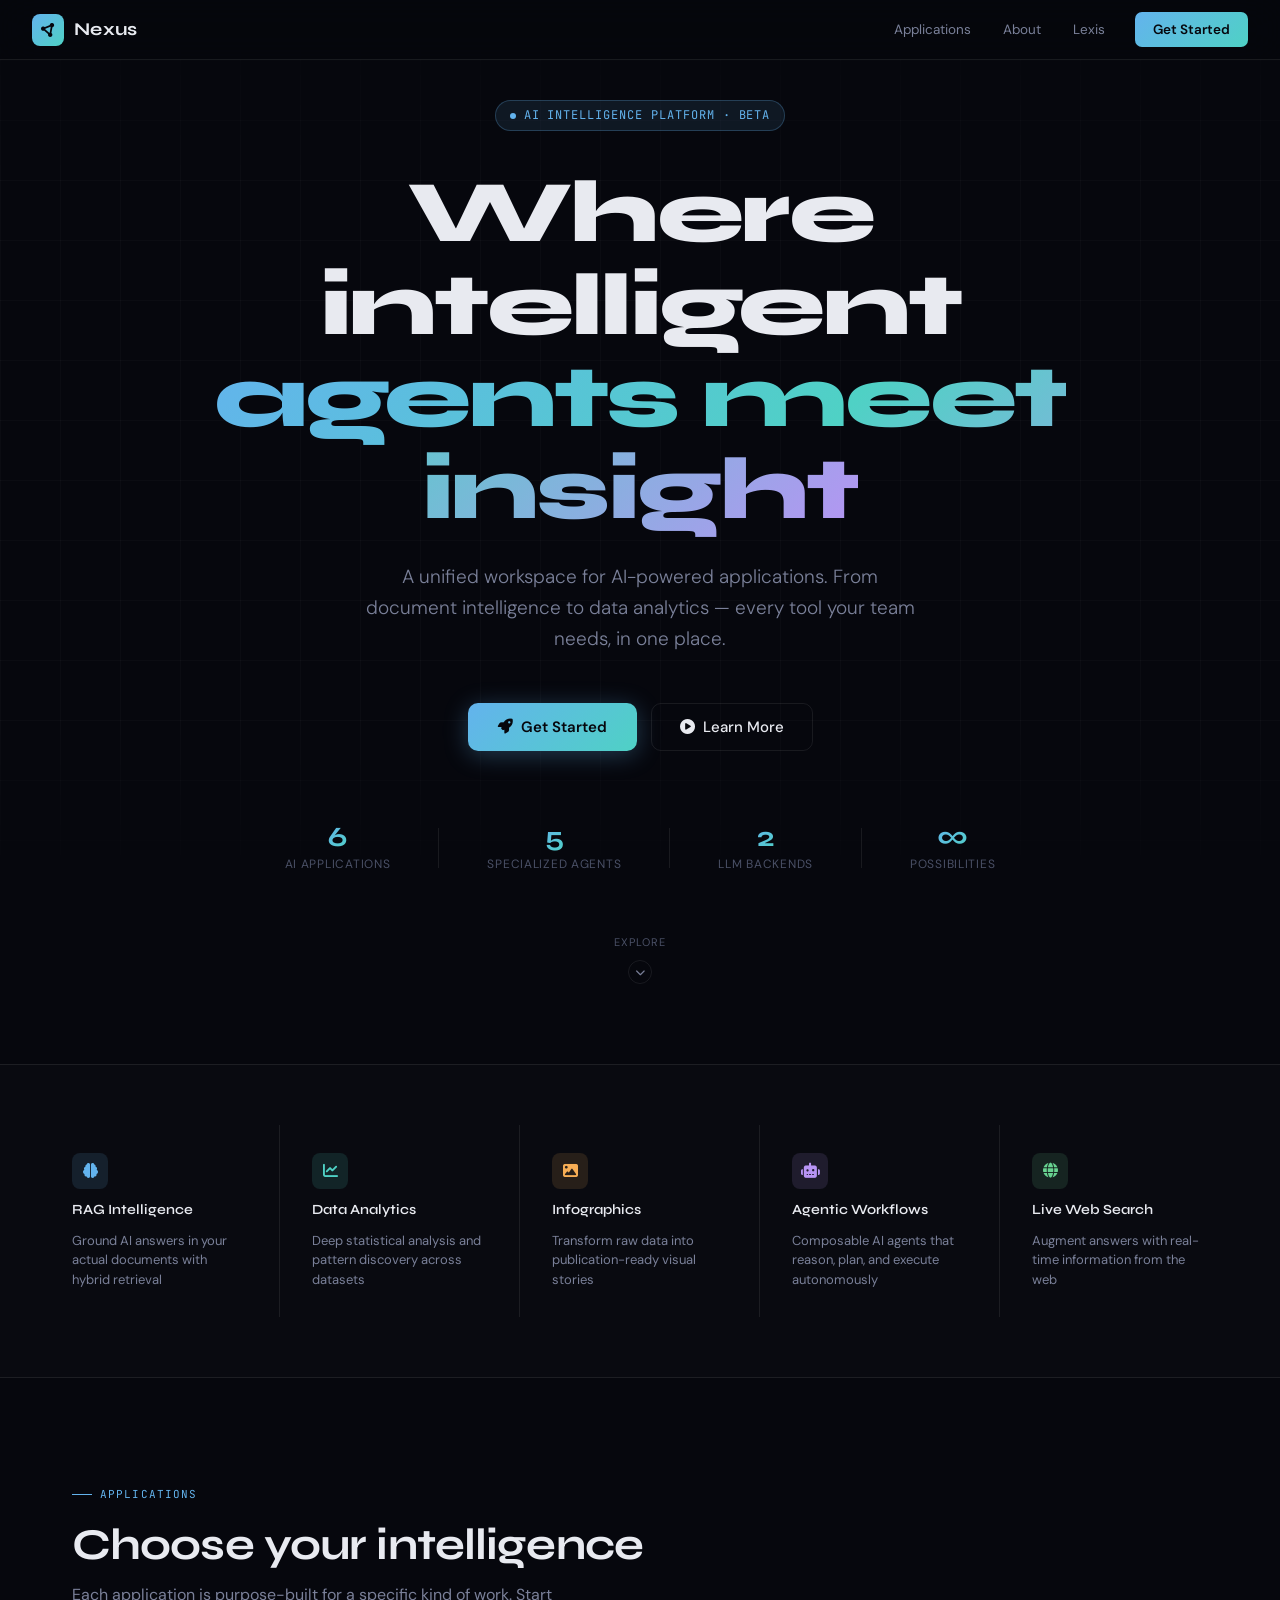
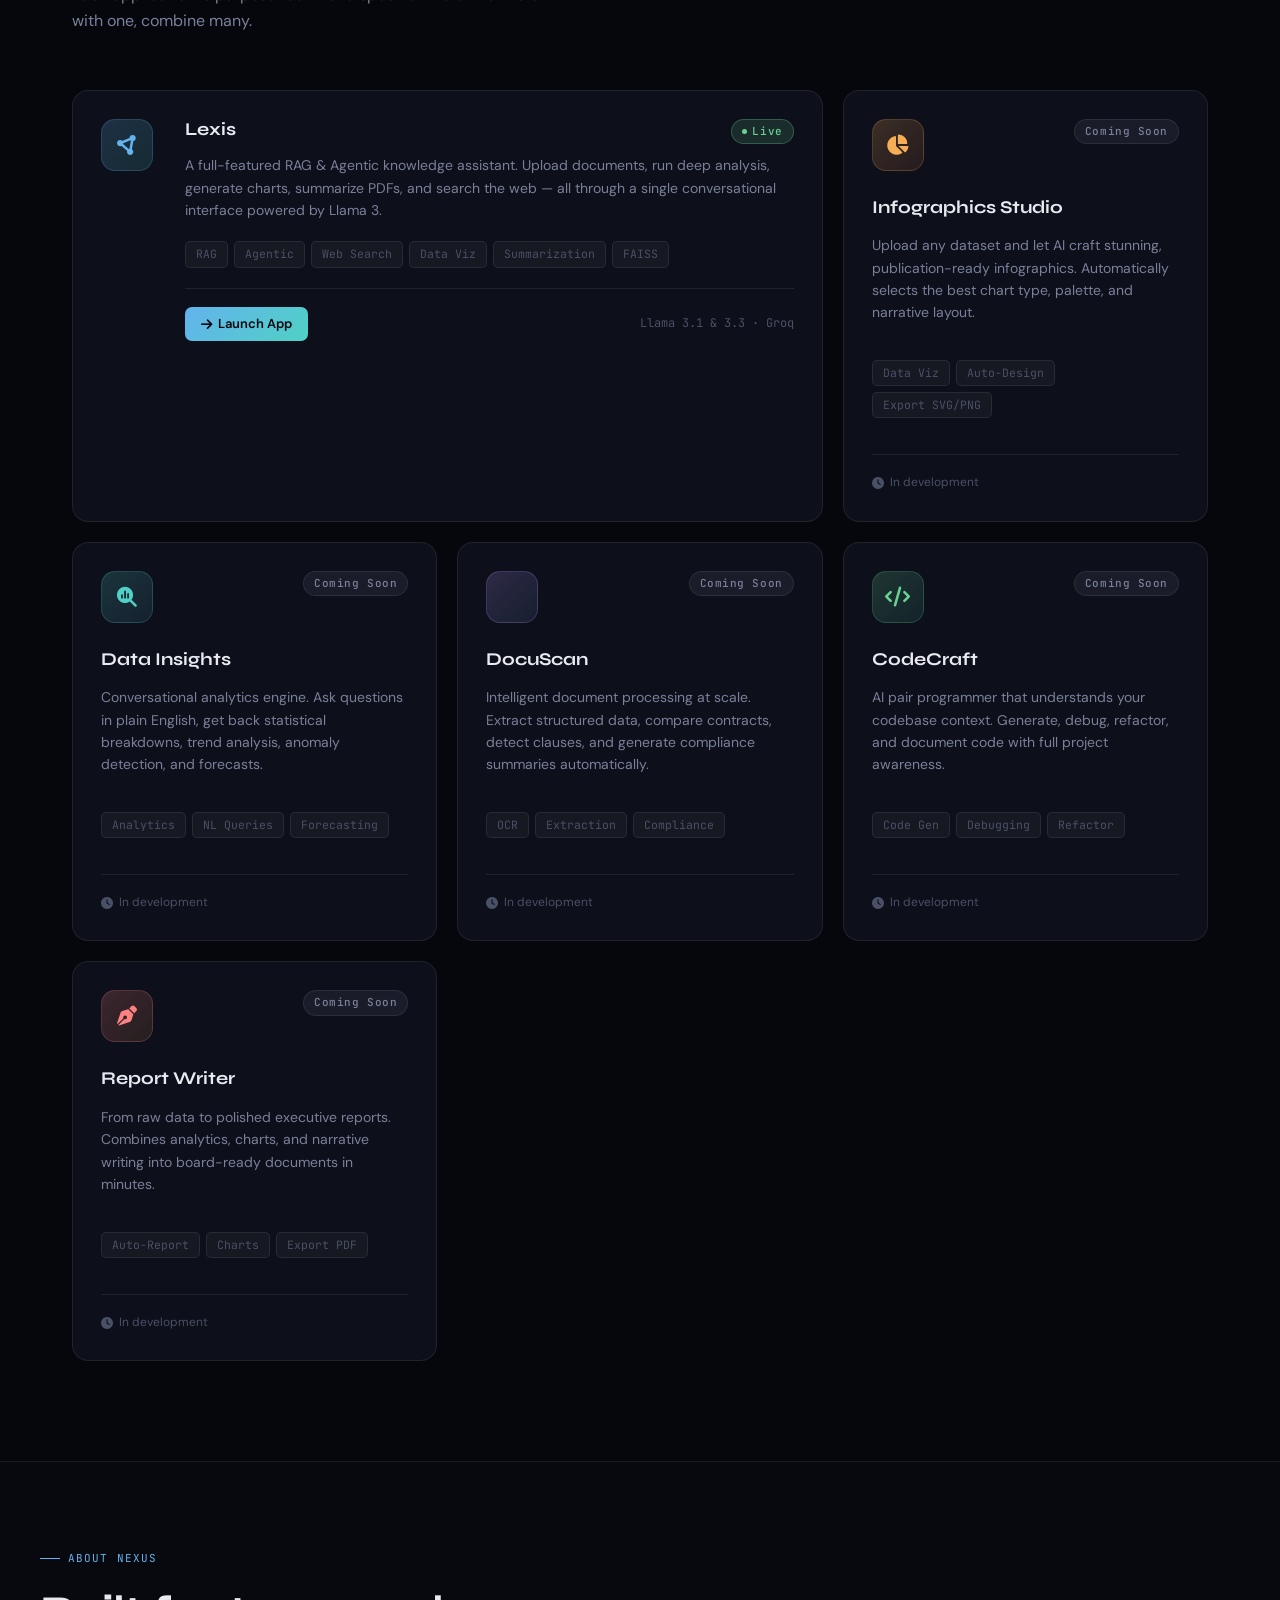
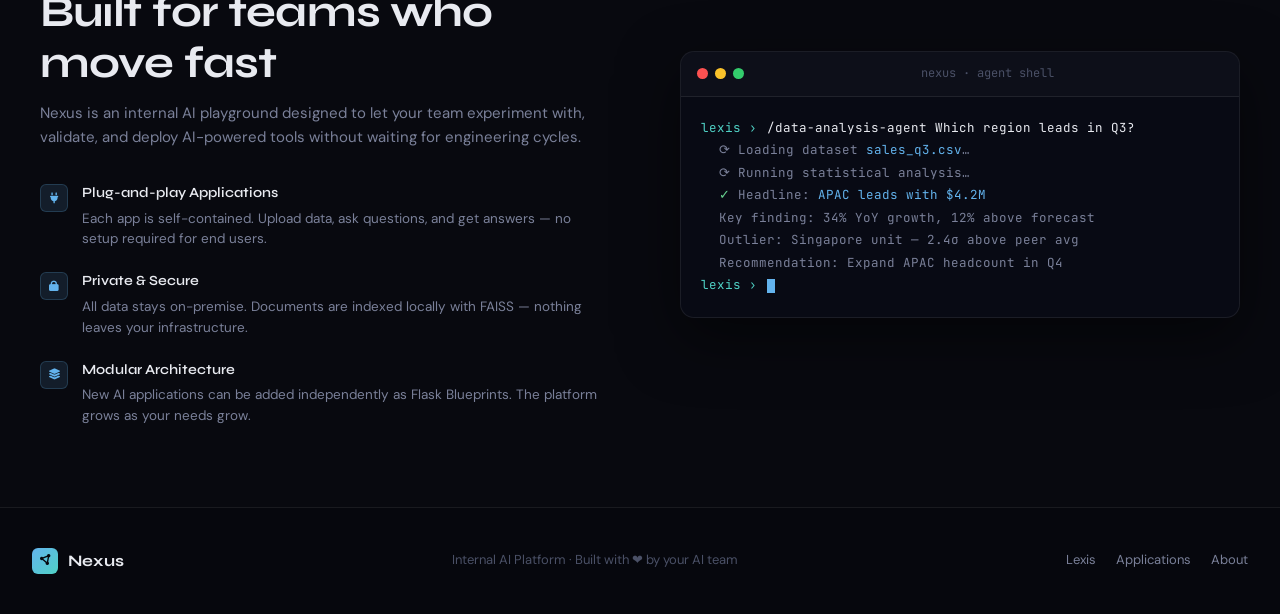
==== templates/home.html @ 0a8770cb "New UI layer" ====
<!DOCTYPE html>
<html lang="en">
<head>
  <meta charset="UTF-8" />
  <meta name="viewport" content="width=device-width, initial-scale=1.0" />
  <title>Nexus — AI Intelligence Platform</title>

  <link rel="preconnect" href="https://fonts.googleapis.com" />
  <link href="https://fonts.googleapis.com/css2?family=Syne:wght@400;600;700;800&family=DM+Sans:ital,opsz,wght@0,9..40,300;0,9..40,400;0,9..40,500;1,9..40,300&family=JetBrains+Mono:wght@400;500&display=swap" rel="stylesheet" />
  <link rel="stylesheet" href="https://cdnjs.cloudflare.com/ajax/libs/font-awesome/6.5.0/css/all.min.css" />

  <style>
    /* ── Reset & Root ── */
    *, *::before, *::after { box-sizing: border-box; margin: 0; padding: 0; }

    :root {
      --bg:        #06070d;
      --bg2:       #0d0f1a;
      --bg3:       #12152b;
      --surface:   rgba(255,255,255,0.04);
      --border:    rgba(255,255,255,0.08);
      --border-hi: rgba(99,179,237,0.35);
      --text:      #e8eaf0;
      --text-dim:  #7a8099;
      --text-xs:   #4a5066;
      --blue:      #63b3ed;
      --blue-dim:  #2a4a6b;
      --teal:      #4fd1c5;
      --amber:     #f6ad55;
      --green:     #68d391;
      --purple:    #b794f4;
      --red:       #fc8181;
      --glow-blue: rgba(99,179,237,0.15);
      --glow-teal: rgba(79,209,197,0.12);
      --font-display: 'Syne', sans-serif;
      --font-body:    'DM Sans', sans-serif;
      --font-mono:    'JetBrains Mono', monospace;
    }

    html { scroll-behavior: smooth; }

    body {
      background: var(--bg);
      color: var(--text);
      font-family: var(--font-body);
      font-size: 15px;
      line-height: 1.6;
      overflow-x: hidden;
    }

    /* ── Animated Background Canvas ── */
    .bg-canvas {
      position: fixed;
      inset: 0;
      z-index: 0;
      pointer-events: none;
      overflow: hidden;
    }

    .bg-orb {
      position: absolute;
      border-radius: 50%;
      filter: blur(90px);
      opacity: 0;
      animation: orbFloat 18s ease-in-out infinite;
    }

    .bg-orb-1 {
      width: 700px; height: 700px;
      background: radial-gradient(circle, rgba(99,179,237,0.18) 0%, transparent 70%);
      top: -200px; left: -100px;
      animation-delay: 0s; animation-duration: 20s;
    }
    .bg-orb-2 {
      width: 500px; height: 500px;
      background: radial-gradient(circle, rgba(79,209,197,0.14) 0%, transparent 70%);
      top: 30%; right: -100px;
      animation-delay: -7s; animation-duration: 17s;
    }
    .bg-orb-3 {
      width: 400px; height: 400px;
      background: radial-gradient(circle, rgba(183,148,244,0.12) 0%, transparent 70%);
      bottom: 10%; left: 20%;
      animation-delay: -12s; animation-duration: 22s;
    }
    .bg-orb-4 {
      width: 300px; height: 300px;
      background: radial-gradient(circle, rgba(246,173,85,0.08) 0%, transparent 70%);
      top: 60%; right: 30%;
      animation-delay: -4s; animation-duration: 15s;
    }

    @keyframes orbFloat {
      0%   { opacity: 0;    transform: translate(0, 0) scale(1); }
      15%  { opacity: 1; }
      50%  { transform: translate(40px, -60px) scale(1.1); }
      85%  { opacity: 1; }
      100% { opacity: 0;    transform: translate(0, 0) scale(1); }
    }

    /* Grid overlay */
    .bg-grid {
      position: fixed;
      inset: 0;
      z-index: 0;
      background-image:
        linear-gradient(rgba(255,255,255,0.025) 1px, transparent 1px),
        linear-gradient(90deg, rgba(255,255,255,0.025) 1px, transparent 1px);
      background-size: 60px 60px;
      mask-image: linear-gradient(to bottom, transparent 0%, black 20%, black 80%, transparent 100%);
      pointer-events: none;
    }

    /* ── Layout ── */
    .wrap {
      position: relative;
      z-index: 1;
    }

    /* ── Nav ── */
    nav {
      position: fixed;
      top: 0; left: 0; right: 0;
      z-index: 100;
      height: 60px;
      display: flex;
      align-items: center;
      padding: 0 32px;
      backdrop-filter: blur(20px);
      background: rgba(6,7,13,0.6);
      border-bottom: 1px solid var(--border);
      transition: background 0.3s;
    }

    .nav-logo {
      display: flex;
      align-items: center;
      gap: 10px;
      font-family: var(--font-display);
      font-weight: 700;
      font-size: 18px;
      letter-spacing: 0.02em;
      color: var(--text);
      text-decoration: none;
    }

    .nav-logo-icon {
      width: 32px; height: 32px;
      background: linear-gradient(135deg, var(--blue), var(--teal));
      border-radius: 8px;
      display: flex;
      align-items: center;
      justify-content: center;
      font-size: 14px;
      color: #06070d;
    }

    .nav-links {
      display: flex;
      align-items: center;
      gap: 4px;
      margin-left: auto;
    }

    .nav-link {
      padding: 6px 14px;
      border-radius: 6px;
      font-size: 13.5px;
      font-weight: 400;
      color: var(--text-dim);
      text-decoration: none;
      transition: color 0.2s, background 0.2s;
      cursor: pointer;
    }
    .nav-link:hover { color: var(--text); background: var(--surface); }

    .nav-cta {
      margin-left: 12px;
      padding: 7px 18px;
      border-radius: 7px;
      background: linear-gradient(135deg, var(--blue), var(--teal));
      color: #06070d;
      font-size: 13.5px;
      font-weight: 600;
      text-decoration: none;
      cursor: pointer;
      transition: opacity 0.2s, transform 0.15s;
    }
    .nav-cta:hover { opacity: 0.9; transform: translateY(-1px); }

    /* ── Hero ── */
    .hero {
      min-height: 100vh;
      display: flex;
      flex-direction: column;
      align-items: center;
      justify-content: center;
      text-align: center;
      padding: 100px 24px 80px;
    }

    .hero-eyebrow {
      display: inline-flex;
      align-items: center;
      gap: 8px;
      padding: 5px 14px;
      border-radius: 100px;
      background: rgba(99,179,237,0.1);
      border: 1px solid rgba(99,179,237,0.25);
      font-size: 12px;
      font-family: var(--font-mono);
      color: var(--blue);
      letter-spacing: 0.08em;
      text-transform: uppercase;
      margin-bottom: 36px;
      opacity: 0;
      transform: translateY(16px);
      animation: fadeUp 0.8s ease forwards 0.2s;
    }

    .hero-eyebrow-dot {
      width: 6px; height: 6px;
      border-radius: 50%;
      background: var(--blue);
      animation: pulse 2s ease-in-out infinite;
    }

    @keyframes pulse {
      0%, 100% { opacity: 1; transform: scale(1); }
      50%       { opacity: 0.5; transform: scale(0.7); }
    }

    .hero-heading {
      font-family: var(--font-display);
      font-size: clamp(48px, 8vw, 88px);
      font-weight: 800;
      line-height: 1.05;
      letter-spacing: -0.03em;
      max-width: 900px;
      margin-bottom: 24px;
      opacity: 0;
      transform: translateY(20px);
      animation: fadeUp 0.9s ease forwards 0.4s;
    }

    .hero-heading .grad {
      background: linear-gradient(135deg, var(--blue) 0%, var(--teal) 50%, var(--purple) 100%);
      -webkit-background-clip: text;
      background-clip: text;
      -webkit-text-fill-color: transparent;
    }

    .hero-sub {
      font-size: clamp(16px, 2vw, 19px);
      font-weight: 300;
      color: var(--text-dim);
      max-width: 560px;
      line-height: 1.65;
      margin-bottom: 48px;
      opacity: 0;
      transform: translateY(20px);
      animation: fadeUp 0.9s ease forwards 0.6s;
    }

    .hero-actions {
      display: flex;
      gap: 14px;
      justify-content: center;
      flex-wrap: wrap;
      opacity: 0;
      transform: translateY(20px);
      animation: fadeUp 0.9s ease forwards 0.8s;
    }

    .btn-primary {
      display: flex;
      align-items: center;
      gap: 8px;
      padding: 14px 30px;
      border-radius: 10px;
      background: linear-gradient(135deg, var(--blue) 0%, var(--teal) 100%);
      color: #06070d;
      font-family: var(--font-body);
      font-size: 15px;
      font-weight: 600;
      border: none;
      cursor: pointer;
      transition: transform 0.2s, box-shadow 0.2s;
      box-shadow: 0 4px 24px rgba(99,179,237,0.3);
    }
    .btn-primary:hover {
      transform: translateY(-2px);
      box-shadow: 0 8px 32px rgba(99,179,237,0.45);
    }
    .btn-primary:active { transform: translateY(0); }

    .btn-ghost {
      display: flex;
      align-items: center;
      gap: 8px;
      padding: 13px 28px;
      border-radius: 10px;
      background: transparent;
      color: var(--text);
      font-family: var(--font-body);
      font-size: 15px;
      font-weight: 500;
      border: 1px solid var(--border);
      cursor: pointer;
      transition: border-color 0.2s, background 0.2s;
    }
    .btn-ghost:hover {
      border-color: var(--border-hi);
      background: rgba(99,179,237,0.06);
    }

    @keyframes fadeUp {
      to { opacity: 1; transform: translateY(0); }
    }

    /* Stats row */
    .hero-stats {
      margin-top: 72px;
      display: flex;
      gap: 48px;
      justify-content: center;
      flex-wrap: wrap;
      opacity: 0;
      animation: fadeUp 0.9s ease forwards 1.1s;
    }

    .hero-stat {
      text-align: center;
    }

    .hero-stat-val {
      font-family: var(--font-display);
      font-size: 28px;
      font-weight: 700;
      color: var(--text);
      line-height: 1;
    }

    .hero-stat-val span {
      background: linear-gradient(135deg, var(--blue), var(--teal));
      -webkit-background-clip: text;
      background-clip: text;
      -webkit-text-fill-color: transparent;
    }

    .hero-stat-label {
      font-size: 12px;
      color: var(--text-xs);
      margin-top: 4px;
      letter-spacing: 0.06em;
      text-transform: uppercase;
    }

    .hero-stat-sep {
      width: 1px;
      height: 40px;
      background: var(--border);
      align-self: center;
    }

    /* Scroll indicator */
    .scroll-indicator {
      margin-top: 60px;
      display: flex;
      flex-direction: column;
      align-items: center;
      gap: 8px;
      opacity: 0;
      animation: fadeUp 1s ease forwards 1.4s;
      cursor: pointer;
    }

    .scroll-indicator span {
      font-size: 11px;
      color: var(--text-xs);
      letter-spacing: 0.1em;
      text-transform: uppercase;
    }

    .scroll-arrow {
      width: 24px; height: 24px;
      border: 1px solid var(--border);
      border-radius: 50%;
      display: flex;
      align-items: center;
      justify-content: center;
      font-size: 10px;
      color: var(--text-dim);
      animation: bounce 2.5s ease-in-out infinite;
    }

    @keyframes bounce {
      0%, 100% { transform: translateY(0); }
      50%       { transform: translateY(6px); }
    }

    /* ── Capabilities Strip ── */
    .capabilities {
      padding: 60px 32px;
      border-top: 1px solid var(--border);
      border-bottom: 1px solid var(--border);
      background: rgba(255,255,255,0.015);
    }

    .caps-inner {
      max-width: 1200px;
      margin: 0 auto;
      display: grid;
      grid-template-columns: repeat(auto-fit, minmax(200px, 1fr));
      gap: 0;
    }

    .cap-item {
      padding: 28px 32px;
      border-right: 1px solid var(--border);
      display: flex;
      flex-direction: column;
      gap: 10px;
    }
    .cap-item:last-child { border-right: none; }

    .cap-icon {
      width: 36px; height: 36px;
      border-radius: 8px;
      display: flex;
      align-items: center;
      justify-content: center;
      font-size: 15px;
    }
    .cap-icon.blue   { background: rgba(99,179,237,0.12); color: var(--blue); }
    .cap-icon.teal   { background: rgba(79,209,197,0.12);  color: var(--teal); }
    .cap-icon.amber  { background: rgba(246,173,85,0.12);  color: var(--amber); }
    .cap-icon.purple { background: rgba(183,148,244,0.12); color: var(--purple); }
    .cap-icon.green  { background: rgba(104,211,145,0.12); color: var(--green); }

    .cap-title {
      font-family: var(--font-display);
      font-size: 14px;
      font-weight: 600;
      color: var(--text);
    }

    .cap-desc {
      font-size: 13px;
      color: var(--text-dim);
      line-height: 1.5;
    }

    /* ── Apps Section ── */
    .apps-section {
      padding: 100px 32px;
      max-width: 1200px;
      margin: 0 auto;
    }

    .section-label {
      display: inline-flex;
      align-items: center;
      gap: 8px;
      font-family: var(--font-mono);
      font-size: 11px;
      color: var(--blue);
      letter-spacing: 0.1em;
      text-transform: uppercase;
      margin-bottom: 16px;
    }

    .section-label::before {
      content: '';
      width: 20px; height: 1px;
      background: var(--blue);
    }

    .section-heading {
      font-family: var(--font-display);
      font-size: clamp(30px, 4vw, 44px);
      font-weight: 700;
      letter-spacing: -0.02em;
      margin-bottom: 12px;
      line-height: 1.15;
    }

    .section-sub {
      font-size: 16px;
      color: var(--text-dim);
      margin-bottom: 56px;
      max-width: 500px;
    }

    .apps-grid {
      display: grid;
      grid-template-columns: repeat(auto-fill, minmax(340px, 1fr));
      gap: 20px;
    }

    /* App Card */
    .app-card {
      position: relative;
      border-radius: 16px;
      border: 1px solid var(--border);
      background: var(--bg2);
      padding: 28px;
      cursor: pointer;
      transition: border-color 0.25s, transform 0.2s, box-shadow 0.25s;
      overflow: hidden;
      text-decoration: none;
      display: flex;
      flex-direction: column;
      gap: 16px;
    }

    .app-card::before {
      content: '';
      position: absolute;
      inset: 0;
      border-radius: 16px;
      opacity: 0;
      transition: opacity 0.3s;
      pointer-events: none;
    }

    .app-card.live {
      cursor: pointer;
    }

    .app-card.live::before {
      background: radial-gradient(circle at 30% 30%, var(--glow-blue) 0%, transparent 65%);
    }

    .app-card:hover {
      border-color: var(--border-hi);
      transform: translateY(-3px);
      box-shadow: 0 12px 40px rgba(0,0,0,0.4);
    }

    .app-card.live:hover::before { opacity: 1; }

    .app-card.placeholder {
      cursor: default;
      opacity: 0.6;
    }
    .app-card.placeholder:hover {
      transform: none;
      box-shadow: none;
      border-color: var(--border);
    }

    /* Featured card spans 2 columns */
    .app-card.featured {
      grid-column: span 2;
      flex-direction: row;
      align-items: flex-start;
      gap: 32px;
    }

    @media (max-width: 768px) {
      .app-card.featured { grid-column: span 1; flex-direction: column; }
    }

    .app-card-icon-wrap {
      flex-shrink: 0;
    }

    .app-icon {
      width: 52px; height: 52px;
      border-radius: 14px;
      display: flex;
      align-items: center;
      justify-content: center;
      font-size: 20px;
      position: relative;
    }

    .app-icon.blue   { background: linear-gradient(135deg, rgba(99,179,237,0.2), rgba(79,209,197,0.15)); color: var(--blue); border: 1px solid rgba(99,179,237,0.2); }
    .app-icon.teal   { background: linear-gradient(135deg, rgba(79,209,197,0.2), rgba(99,179,237,0.1));  color: var(--teal); border: 1px solid rgba(79,209,197,0.2); }
    .app-icon.amber  { background: linear-gradient(135deg, rgba(246,173,85,0.2), rgba(252,129,74,0.1));  color: var(--amber); border: 1px solid rgba(246,173,85,0.2); }
    .app-icon.purple { background: linear-gradient(135deg, rgba(183,148,244,0.2), rgba(99,179,237,0.1)); color: var(--purple); border: 1px solid rgba(183,148,244,0.2); }
    .app-icon.green  { background: linear-gradient(135deg, rgba(104,211,145,0.2), rgba(79,209,197,0.1)); color: var(--green); border: 1px solid rgba(104,211,145,0.2); }
    .app-icon.red    { background: linear-gradient(135deg, rgba(252,129,129,0.2), rgba(246,173,85,0.1)); color: var(--red); border: 1px solid rgba(252,129,129,0.2); }

    .app-card-body { flex: 1; }

    .app-card-header {
      display: flex;
      align-items: flex-start;
      justify-content: space-between;
      margin-bottom: 10px;
    }

    .app-name {
      font-family: var(--font-display);
      font-size: 18px;
      font-weight: 700;
      color: var(--text);
      line-height: 1.2;
    }

    .app-badge {
      display: inline-flex;
      align-items: center;
      gap: 5px;
      padding: 3px 10px;
      border-radius: 100px;
      font-size: 11px;
      font-family: var(--font-mono);
      font-weight: 500;
      letter-spacing: 0.05em;
      flex-shrink: 0;
    }

    .app-badge.live-badge {
      background: rgba(104,211,145,0.15);
      color: var(--green);
      border: 1px solid rgba(104,211,145,0.3);
    }

    .app-badge.live-badge::before {
      content: '';
      width: 5px; height: 5px;
      border-radius: 50%;
      background: var(--green);
      animation: pulse 2s infinite;
    }

    .app-badge.soon-badge {
      background: rgba(122,128,153,0.12);
      color: var(--text-dim);
      border: 1px solid var(--border);
    }

    .app-desc {
      font-size: 14px;
      color: var(--text-dim);
      line-height: 1.6;
      margin-bottom: 20px;
    }

    .app-tags {
      display: flex;
      flex-wrap: wrap;
      gap: 6px;
    }

    .app-tag {
      padding: 3px 10px;
      border-radius: 5px;
      background: rgba(255,255,255,0.04);
      border: 1px solid var(--border);
      font-size: 11.5px;
      font-family: var(--font-mono);
      color: var(--text-xs);
    }

    .app-card-footer {
      margin-top: 20px;
      padding-top: 18px;
      border-top: 1px solid var(--border);
      display: flex;
      align-items: center;
      justify-content: space-between;
    }

    .app-launch-btn {
      display: inline-flex;
      align-items: center;
      gap: 6px;
      padding: 7px 16px;
      border-radius: 7px;
      background: linear-gradient(135deg, var(--blue), var(--teal));
      color: #06070d;
      font-size: 13px;
      font-weight: 600;
      border: none;
      cursor: pointer;
      transition: opacity 0.2s, transform 0.15s;
    }
    .app-launch-btn:hover { opacity: 0.9; transform: translateY(-1px); }

    .app-card-meta {
      font-size: 12px;
      color: var(--text-xs);
      font-family: var(--font-mono);
    }

    /* Coming soon overlay */
    .coming-soon-info {
      display: inline-flex;
      align-items: center;
      gap: 6px;
      font-size: 12px;
      color: var(--text-xs);
    }

    /* ── Feature Highlight Section ── */
    .feature-section {
      padding: 80px 32px;
      border-top: 1px solid var(--border);
      background: rgba(255,255,255,0.012);
    }

    .feature-inner {
      max-width: 1200px;
      margin: 0 auto;
      display: grid;
      grid-template-columns: 1fr 1fr;
      gap: 80px;
      align-items: center;
    }

    @media (max-width: 900px) {
      .feature-inner { grid-template-columns: 1fr; gap: 40px; }
    }

    .feature-text .section-label { margin-bottom: 20px; }

    .feature-list {
      margin-top: 32px;
      display: flex;
      flex-direction: column;
      gap: 20px;
    }

    .feature-item {
      display: flex;
      gap: 14px;
    }

    .feature-item-icon {
      width: 28px; height: 28px;
      border-radius: 6px;
      background: rgba(99,179,237,0.12);
      border: 1px solid rgba(99,179,237,0.2);
      display: flex;
      align-items: center;
      justify-content: center;
      font-size: 11px;
      color: var(--blue);
      flex-shrink: 0;
      margin-top: 2px;
    }

    .feature-item-title {
      font-family: var(--font-display);
      font-size: 14px;
      font-weight: 600;
      color: var(--text);
      margin-bottom: 4px;
    }

    .feature-item-desc {
      font-size: 13.5px;
      color: var(--text-dim);
      line-height: 1.55;
    }

    /* Mock terminal */
    .mock-terminal {
      border-radius: 14px;
      border: 1px solid var(--border);
      background: #080a14;
      overflow: hidden;
      box-shadow: 0 20px 60px rgba(0,0,0,0.5);
    }

    .mock-terminal-bar {
      display: flex;
      align-items: center;
      gap: 7px;
      padding: 12px 16px;
      border-bottom: 1px solid var(--border);
      background: rgba(255,255,255,0.02);
    }

    .mock-dot { width: 11px; height: 11px; border-radius: 50%; }
    .mock-dot.r { background: #fc5151; }
    .mock-dot.y { background: #fac22a; }
    .mock-dot.g { background: #33cc6c; }

    .mock-title {
      margin-left: auto;
      margin-right: auto;
      font-size: 12px;
      font-family: var(--font-mono);
      color: var(--text-xs);
    }

    .mock-body {
      padding: 20px;
      font-family: var(--font-mono);
      font-size: 12.5px;
      line-height: 1.8;
    }

    .mock-line { display: flex; gap: 10px; }
    .mock-prompt { color: var(--teal); }
    .mock-cmd { color: var(--text); }
    .mock-out { color: var(--text-dim); padding-left: 18px; }
    .mock-hi  { color: var(--blue); }
    .mock-ok  { color: var(--green); }
    .mock-cursor {
      display: inline-block;
      width: 8px; height: 14px;
      background: var(--blue);
      vertical-align: middle;
      animation: blink 1.2s step-end infinite;
    }
    @keyframes blink { 0%, 100% { opacity: 1; } 50% { opacity: 0; } }

    /* ── Footer ── */
    footer {
      border-top: 1px solid var(--border);
      padding: 40px 32px;
      display: flex;
      align-items: center;
      justify-content: space-between;
      gap: 20px;
      flex-wrap: wrap;
    }

    .footer-logo {
      display: flex;
      align-items: center;
      gap: 10px;
      font-family: var(--font-display);
      font-weight: 700;
      font-size: 16px;
      color: var(--text);
    }

    .footer-copy {
      font-size: 13px;
      color: var(--text-xs);
    }

    .footer-links {
      display: flex;
      gap: 20px;
    }

    .footer-links a {
      font-size: 13px;
      color: var(--text-dim);
      text-decoration: none;
      transition: color 0.2s;
    }
    .footer-links a:hover { color: var(--text); }

    /* ── Scroll Reveal ── */
    .reveal {
      opacity: 0;
      transform: translateY(24px);
      transition: opacity 0.7s ease, transform 0.7s ease;
    }
    .reveal.visible {
      opacity: 1;
      transform: translateY(0);
    }

    /* Stagger children */
    .stagger .reveal:nth-child(1) { transition-delay: 0ms; }
    .stagger .reveal:nth-child(2) { transition-delay: 80ms; }
    .stagger .reveal:nth-child(3) { transition-delay: 160ms; }
    .stagger .reveal:nth-child(4) { transition-delay: 240ms; }
    .stagger .reveal:nth-child(5) { transition-delay: 320ms; }
    .stagger .reveal:nth-child(6) { transition-delay: 400ms; }
  </style>
</head>
<body>

<!-- Ambient background -->
<div class="bg-canvas">
  <div class="bg-orb bg-orb-1"></div>
  <div class="bg-orb bg-orb-2"></div>
  <div class="bg-orb bg-orb-3"></div>
  <div class="bg-orb bg-orb-4"></div>
</div>
<div class="bg-grid"></div>

<div class="wrap">

  <!-- ═══ NAV ═══ -->
  <nav>
    <a class="nav-logo" href="/">
      <div class="nav-logo-icon"><i class="fas fa-circle-nodes"></i></div>
      Nexus
    </a>
    <div class="nav-links">
      <a class="nav-link" onclick="scrollToSection('apps')">Applications</a>
      <a class="nav-link" onclick="scrollToSection('about')">About</a>
      <a class="nav-link" href="/lexis">Lexis</a>
      <a class="nav-cta" onclick="scrollToSection('apps')">Get Started</a>
    </div>
  </nav>

  <!-- ═══ HERO ═══ -->
  <section class="hero" id="hero">
    <div class="hero-eyebrow">
      <div class="hero-eyebrow-dot"></div>
      AI Intelligence Platform · Beta
    </div>

    <h1 class="hero-heading">
      Where intelligent<br/><span class="grad">agents meet insight</span>
    </h1>

    <p class="hero-sub">
      A unified workspace for AI-powered applications. From document intelligence
      to data analytics — every tool your team needs, in one place.
    </p>

    <div class="hero-actions">
      <button class="btn-primary" onclick="scrollToSection('apps')">
        <i class="fas fa-rocket"></i>
        Get Started
      </button>
      <button class="btn-ghost" onclick="scrollToSection('about')">
        <i class="fas fa-play-circle"></i>
        Learn More
      </button>
    </div>

    <div class="hero-stats">
      <div class="hero-stat">
        <div class="hero-stat-val"><span>6</span></div>
        <div class="hero-stat-label">AI Applications</div>
      </div>
      <div class="hero-stat-sep"></div>
      <div class="hero-stat">
        <div class="hero-stat-val"><span>5</span></div>
        <div class="hero-stat-label">Specialized Agents</div>
      </div>
      <div class="hero-stat-sep"></div>
      <div class="hero-stat">
        <div class="hero-stat-val"><span>2</span></div>
        <div class="hero-stat-label">LLM Backends</div>
      </div>
      <div class="hero-stat-sep"></div>
      <div class="hero-stat">
        <div class="hero-stat-val"><span>∞</span></div>
        <div class="hero-stat-label">Possibilities</div>
      </div>
    </div>

    <div class="scroll-indicator" onclick="scrollToSection('caps')">
      <span>Explore</span>
      <div class="scroll-arrow"><i class="fas fa-chevron-down"></i></div>
    </div>
  </section>

  <!-- ═══ CAPABILITIES STRIP ═══ -->
  <div class="capabilities" id="caps">
    <div class="caps-inner">
      <div class="cap-item">
        <div class="cap-icon blue"><i class="fas fa-brain"></i></div>
        <div class="cap-title">RAG Intelligence</div>
        <div class="cap-desc">Ground AI answers in your actual documents with hybrid retrieval</div>
      </div>
      <div class="cap-item">
        <div class="cap-icon teal"><i class="fas fa-chart-line"></i></div>
        <div class="cap-title">Data Analytics</div>
        <div class="cap-desc">Deep statistical analysis and pattern discovery across datasets</div>
      </div>
      <div class="cap-item">
        <div class="cap-icon amber"><i class="fas fa-image"></i></div>
        <div class="cap-title">Infographics</div>
        <div class="cap-desc">Transform raw data into publication-ready visual stories</div>
      </div>
      <div class="cap-item">
        <div class="cap-icon purple"><i class="fas fa-robot"></i></div>
        <div class="cap-title">Agentic Workflows</div>
        <div class="cap-desc">Composable AI agents that reason, plan, and execute autonomously</div>
      </div>
      <div class="cap-item">
        <div class="cap-icon green"><i class="fas fa-globe"></i></div>
        <div class="cap-title">Live Web Search</div>
        <div class="cap-desc">Augment answers with real-time information from the web</div>
      </div>
    </div>
  </div>

  <!-- ═══ APPS SECTION ═══ -->
  <section class="apps-section" id="apps">
    <div class="reveal">
      <div class="section-label">Applications</div>
      <h2 class="section-heading">Choose your intelligence</h2>
      <p class="section-sub">Each application is purpose-built for a specific kind of work. Start with one, combine many.</p>
    </div>

    <div class="apps-grid stagger">

      <!-- LEXIS — Featured / Live -->
      <a class="app-card live featured reveal" href="/lexis">
        <div class="app-card-icon-wrap">
          <div class="app-icon blue"><i class="fas fa-circle-nodes"></i></div>
        </div>
        <div class="app-card-body">
          <div class="app-card-header">
            <div class="app-name">Lexis</div>
            <span class="app-badge live-badge">Live</span>
          </div>
          <p class="app-desc">
            A full-featured RAG & Agentic knowledge assistant. Upload documents,
            run deep analysis, generate charts, summarize PDFs, and search the web —
            all through a single conversational interface powered by Llama 3.
          </p>
          <div class="app-tags">
            <span class="app-tag">RAG</span>
            <span class="app-tag">Agentic</span>
            <span class="app-tag">Web Search</span>
            <span class="app-tag">Data Viz</span>
            <span class="app-tag">Summarization</span>
            <span class="app-tag">FAISS</span>
          </div>
          <div class="app-card-footer">
            <span class="app-launch-btn"><i class="fas fa-arrow-right"></i> Launch App</span>
            <span class="app-card-meta">Llama 3.1 & 3.3 · Groq</span>
          </div>
        </div>
      </a>

      <!-- INFOGRAPHICS — Placeholder -->
      <div class="app-card placeholder reveal">
        <div class="app-card-header">
          <div class="app-icon amber"><i class="fas fa-chart-pie"></i></div>
          <span class="app-badge soon-badge">Coming Soon</span>
        </div>
        <div class="app-name">Infographics Studio</div>
        <p class="app-desc">
          Upload any dataset and let AI craft stunning, publication-ready infographics.
          Automatically selects the best chart type, palette, and narrative layout.
        </p>
        <div class="app-tags">
          <span class="app-tag">Data Viz</span>
          <span class="app-tag">Auto-Design</span>
          <span class="app-tag">Export SVG/PNG</span>
        </div>
        <div class="app-card-footer">
          <span class="coming-soon-info"><i class="fas fa-clock"></i> In development</span>
        </div>
      </div>

      <!-- DATA INSIGHTS — Placeholder -->
      <div class="app-card placeholder reveal">
        <div class="app-card-header">
          <div class="app-icon teal"><i class="fas fa-magnifying-glass-chart"></i></div>
          <span class="app-badge soon-badge">Coming Soon</span>
        </div>
        <div class="app-name">Data Insights</div>
        <p class="app-desc">
          Conversational analytics engine. Ask questions in plain English, get back
          statistical breakdowns, trend analysis, anomaly detection, and forecasts.
        </p>
        <div class="app-tags">
          <span class="app-tag">Analytics</span>
          <span class="app-tag">NL Queries</span>
          <span class="app-tag">Forecasting</span>
        </div>
        <div class="app-card-footer">
          <span class="coming-soon-info"><i class="fas fa-clock"></i> In development</span>
        </div>
      </div>

      <!-- DOCUMENT SCANNER — Placeholder -->
      <div class="app-card placeholder reveal">
        <div class="app-card-header">
          <div class="app-icon purple"><i class="fas fa-file-magnifying-glass"></i></div>
          <span class="app-badge soon-badge">Coming Soon</span>
        </div>
        <div class="app-name">DocuScan</div>
        <p class="app-desc">
          Intelligent document processing at scale. Extract structured data, compare
          contracts, detect clauses, and generate compliance summaries automatically.
        </p>
        <div class="app-tags">
          <span class="app-tag">OCR</span>
          <span class="app-tag">Extraction</span>
          <span class="app-tag">Compliance</span>
        </div>
        <div class="app-card-footer">
          <span class="coming-soon-info"><i class="fas fa-clock"></i> In development</span>
        </div>
      </div>

      <!-- CODE CRAFT — Placeholder -->
      <div class="app-card placeholder reveal">
        <div class="app-card-header">
          <div class="app-icon green"><i class="fas fa-code"></i></div>
          <span class="app-badge soon-badge">Coming Soon</span>
        </div>
        <div class="app-name">CodeCraft</div>
        <p class="app-desc">
          AI pair programmer that understands your codebase context. Generate,
          debug, refactor, and document code with full project awareness.
        </p>
        <div class="app-tags">
          <span class="app-tag">Code Gen</span>
          <span class="app-tag">Debugging</span>
          <span class="app-tag">Refactor</span>
        </div>
        <div class="app-card-footer">
          <span class="coming-soon-info"><i class="fas fa-clock"></i> In development</span>
        </div>
      </div>

      <!-- REPORT WRITER — Placeholder -->
      <div class="app-card placeholder reveal">
        <div class="app-card-header">
          <div class="app-icon red"><i class="fas fa-pen-nib"></i></div>
          <span class="app-badge soon-badge">Coming Soon</span>
        </div>
        <div class="app-name">Report Writer</div>
        <p class="app-desc">
          From raw data to polished executive reports. Combines analytics, charts,
          and narrative writing into board-ready documents in minutes.
        </p>
        <div class="app-tags">
          <span class="app-tag">Auto-Report</span>
          <span class="app-tag">Charts</span>
          <span class="app-tag">Export PDF</span>
        </div>
        <div class="app-card-footer">
          <span class="coming-soon-info"><i class="fas fa-clock"></i> In development</span>
        </div>
      </div>

    </div>
  </section>

  <!-- ═══ ABOUT / FEATURE SECTION ═══ -->
  <section class="feature-section" id="about">
    <div class="feature-inner">
      <div class="feature-text reveal">
        <div class="section-label">About Nexus</div>
        <h2 class="section-heading">Built for teams who move fast</h2>
        <p style="font-size:15px; color:var(--text-dim); margin-top:12px; line-height:1.65">
          Nexus is an internal AI playground designed to let your team experiment with,
          validate, and deploy AI-powered tools without waiting for engineering cycles.
        </p>
        <div class="feature-list">
          <div class="feature-item">
            <div class="feature-item-icon"><i class="fas fa-plug"></i></div>
            <div>
              <div class="feature-item-title">Plug-and-play Applications</div>
              <div class="feature-item-desc">Each app is self-contained. Upload data, ask questions, and get answers — no setup required for end users.</div>
            </div>
          </div>
          <div class="feature-item">
            <div class="feature-item-icon"><i class="fas fa-lock"></i></div>
            <div>
              <div class="feature-item-title">Private & Secure</div>
              <div class="feature-item-desc">All data stays on-premise. Documents are indexed locally with FAISS — nothing leaves your infrastructure.</div>
            </div>
          </div>
          <div class="feature-item">
            <div class="feature-item-icon"><i class="fas fa-layer-group"></i></div>
            <div>
              <div class="feature-item-title">Modular Architecture</div>
              <div class="feature-item-desc">New AI applications can be added independently as Flask Blueprints. The platform grows as your needs grow.</div>
            </div>
          </div>
        </div>
      </div>

      <!-- Mock Terminal -->
      <div class="mock-terminal reveal">
        <div class="mock-terminal-bar">
          <div class="mock-dot r"></div>
          <div class="mock-dot y"></div>
          <div class="mock-dot g"></div>
          <span class="mock-title">nexus · agent shell</span>
        </div>
        <div class="mock-body">
          <div class="mock-line">
            <span class="mock-prompt">lexis ›</span>
            <span class="mock-cmd">/data-analysis-agent Which region leads in Q3?</span>
          </div>
          <div class="mock-out">⟳ Loading dataset <span class="mock-hi">sales_q3.csv</span>…</div>
          <div class="mock-out">⟳ Running statistical analysis…</div>
          <div class="mock-out"></div>
          <div class="mock-out"><span class="mock-ok">✓</span> Headline: <span class="mock-hi">APAC leads with $4.2M</span></div>
          <div class="mock-out">  Key finding: 34% YoY growth, 12% above forecast</div>
          <div class="mock-out">  Outlier: Singapore unit — 2.4σ above peer avg</div>
          <div class="mock-out">  Recommendation: Expand APAC headcount in Q4</div>
          <div class="mock-out"></div>
          <div class="mock-line">
            <span class="mock-prompt">lexis ›</span>
            <span class="mock-cmd"><span class="mock-cursor"></span></span>
          </div>
        </div>
      </div>
    </div>
  </section>

  <!-- ═══ FOOTER ═══ -->
  <footer>
    <div class="footer-logo">
      <div class="nav-logo-icon" style="width:26px;height:26px;font-size:11px;border-radius:6px;background:linear-gradient(135deg,#63b3ed,#4fd1c5);display:flex;align-items:center;justify-content:center;color:#06070d">
        <i class="fas fa-circle-nodes"></i>
      </div>
      Nexus
    </div>
    <span class="footer-copy">Internal AI Platform · Built with ❤ by your AI team</span>
    <div class="footer-links">
      <a href="/lexis">Lexis</a>
      <a href="#apps">Applications</a>
      <a href="#about">About</a>
    </div>
  </footer>

</div><!-- /wrap -->

<script>
  /* ── Scroll to section ── */
  function scrollToSection(id) {
    const el = document.getElementById(id);
    if (el) el.scrollIntoView({ behavior: 'smooth', block: 'start' });
  }

  /* ── Scroll reveal ── */
  const observer = new IntersectionObserver((entries) => {
    entries.forEach(entry => {
      if (entry.isIntersecting) {
        entry.target.classList.add('visible');
      }
    });
  }, { threshold: 0.12 });

  document.querySelectorAll('.reveal').forEach(el => observer.observe(el));

  /* ── Nav background on scroll ── */
  const nav = document.querySelector('nav');
  window.addEventListener('scroll', () => {
    if (window.scrollY > 40) {
      nav.style.background = 'rgba(6,7,13,0.92)';
    } else {
      nav.style.background = 'rgba(6,7,13,0.6)';
    }
  });
</script>

</body>
</html>
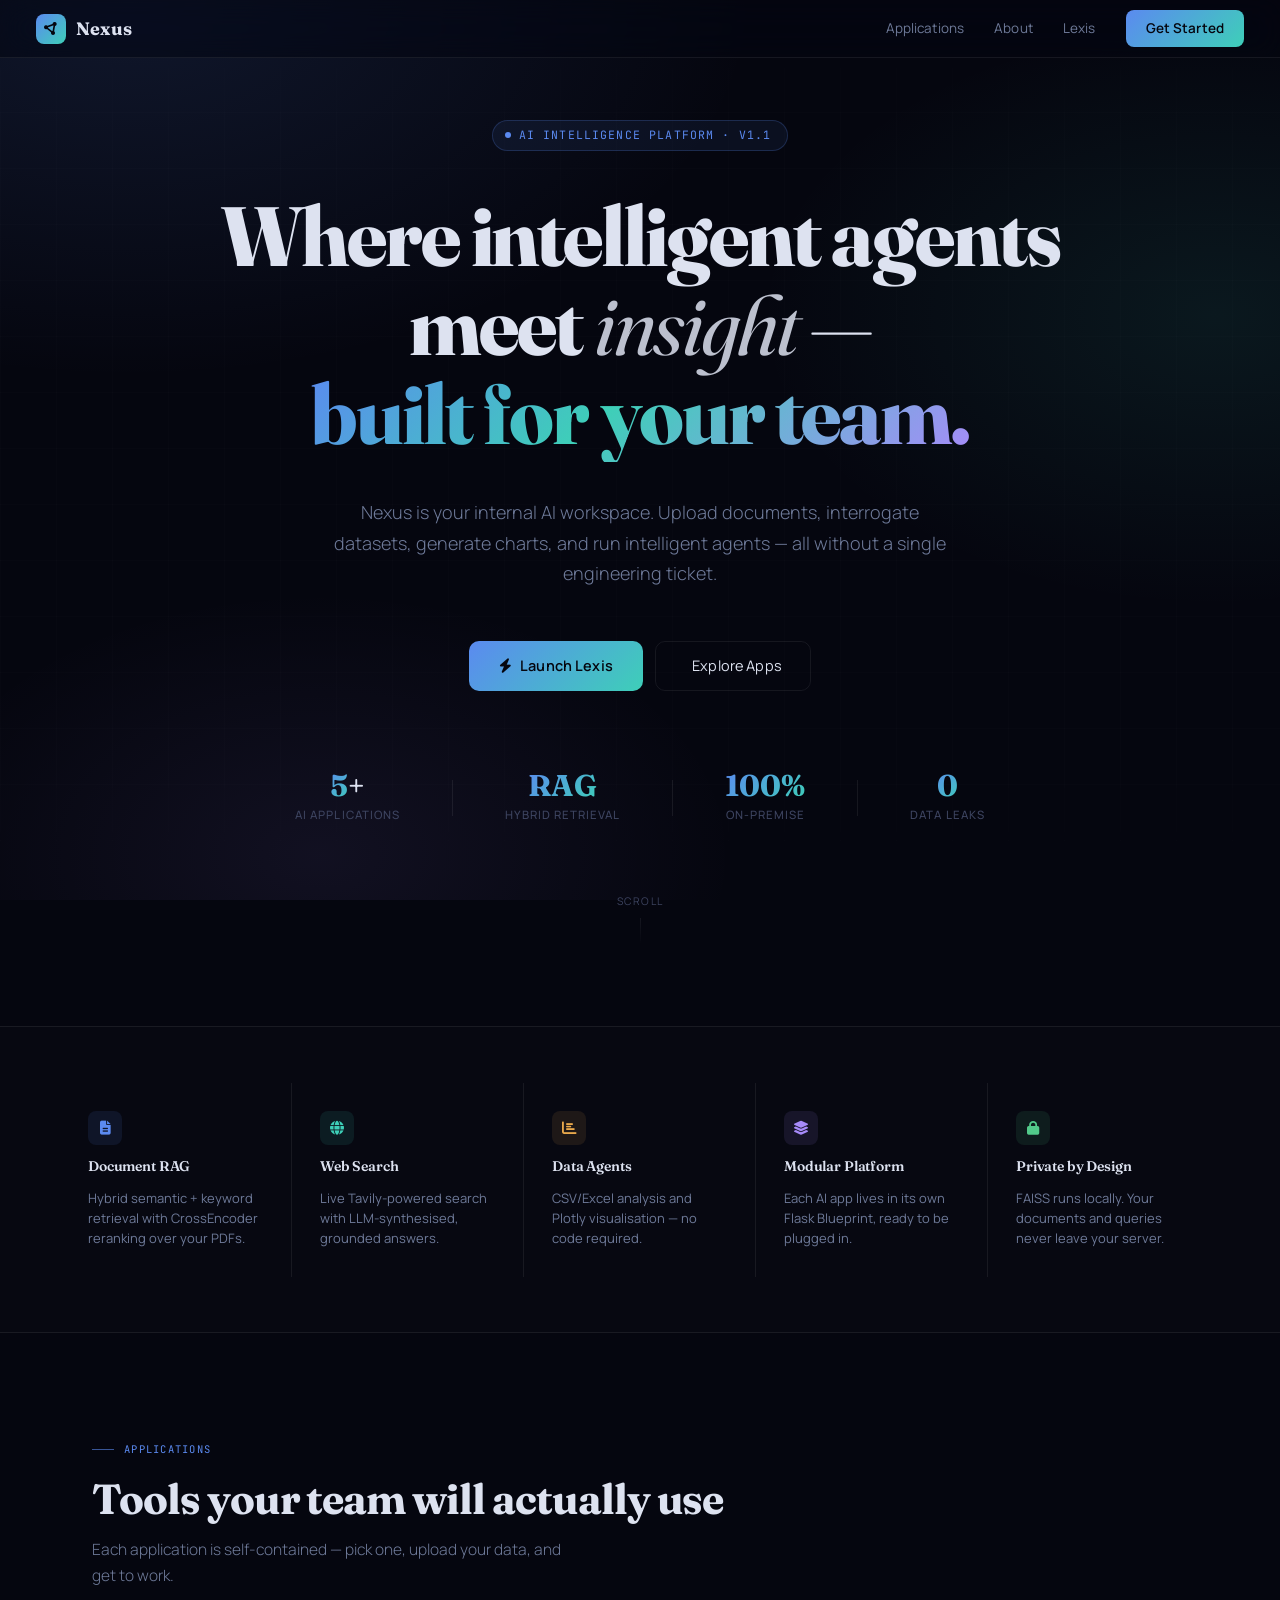
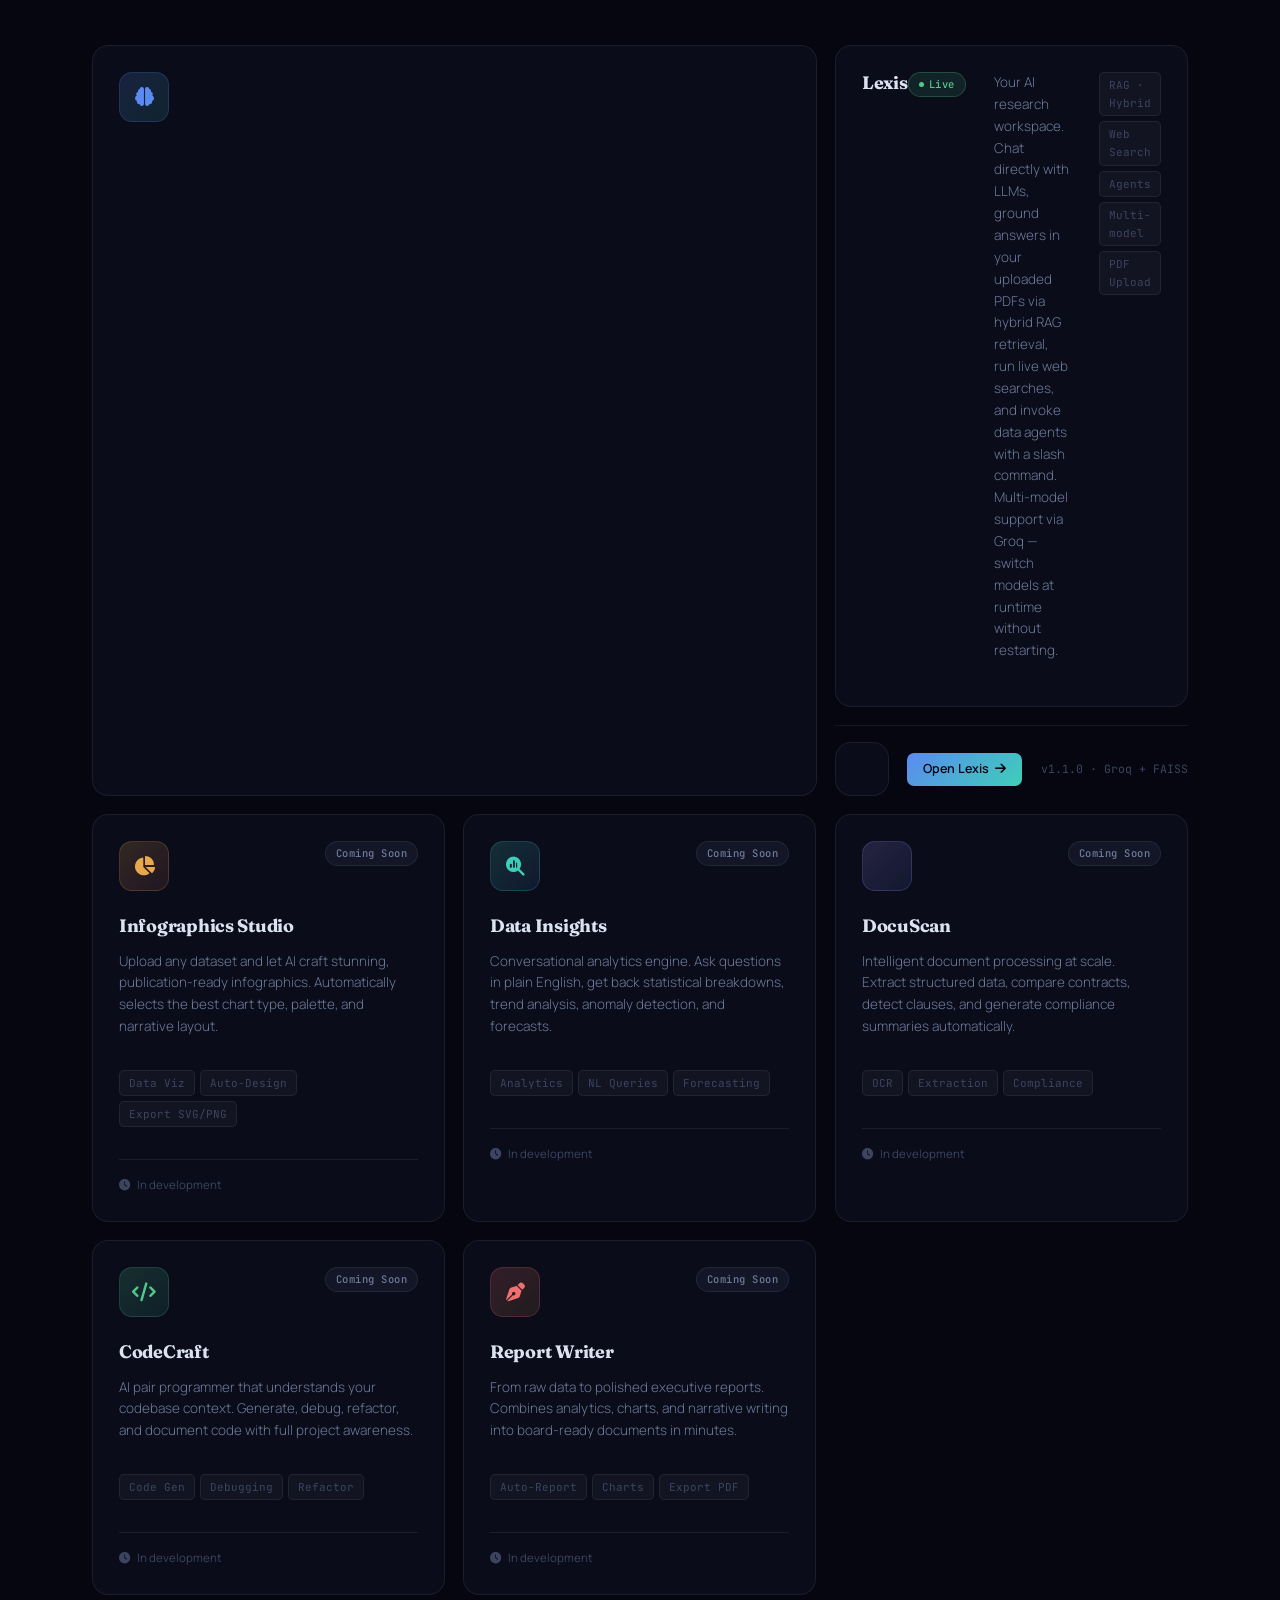
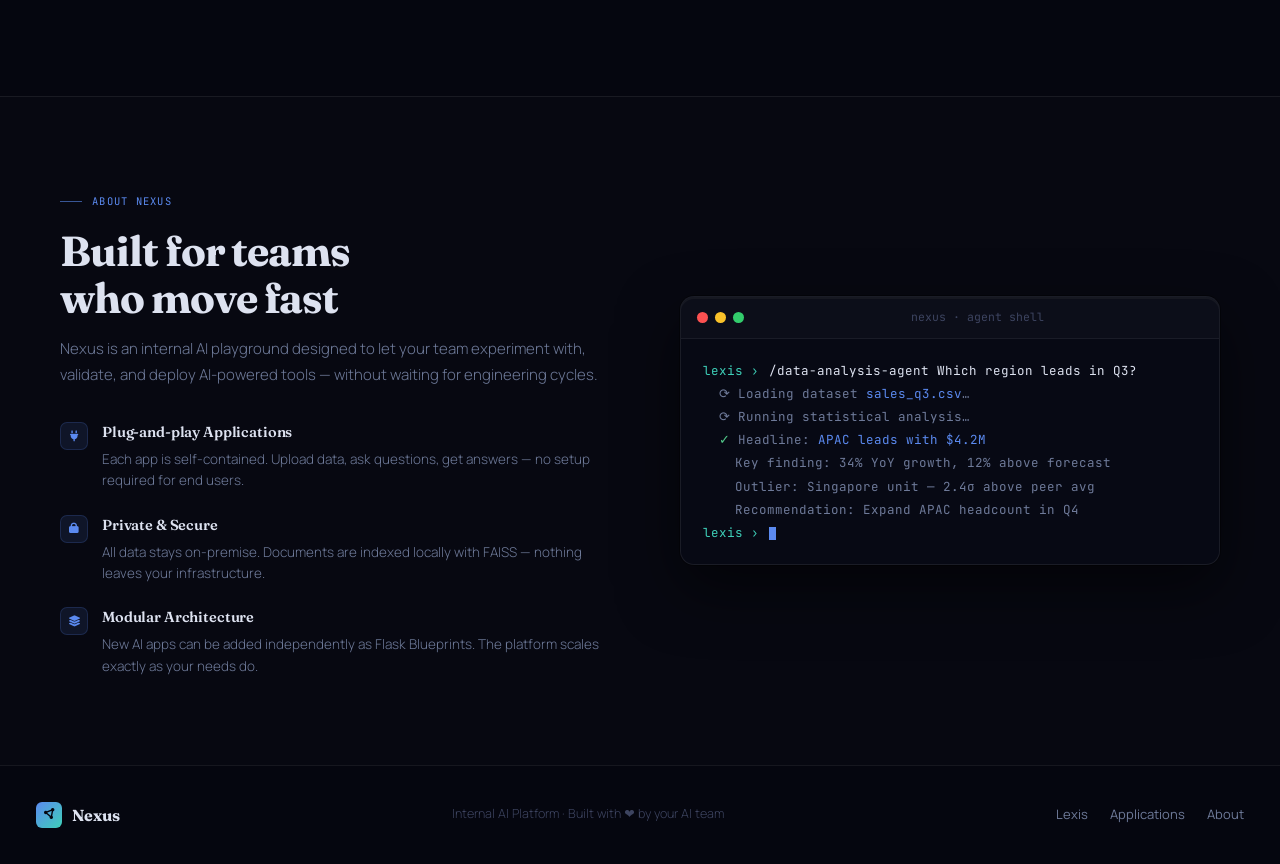
==== commit f4e27763: "Not sure about this update" ====
--- a/templates/home.html
+++ b/templates/home.html
@@ -5,110 +5,112 @@
   <meta name="viewport" content="width=device-width, initial-scale=1.0" />
   <title>Nexus — AI Intelligence Platform</title>
 
+  <!--
+    Font strategy:
+    · Fraunces   — optical-size variable serif, display headings. Distinguished, warm, confident.
+    · Manrope    — geometric humanist sans, body text. Clean and highly legible.
+    · JetBrains Mono — code/terminal elements.
+  -->
   <link rel="preconnect" href="https://fonts.googleapis.com" />
-  <link href="https://fonts.googleapis.com/css2?family=Syne:wght@400;600;700;800&family=DM+Sans:ital,opsz,wght@0,9..40,300;0,9..40,400;0,9..40,500;1,9..40,300&family=JetBrains+Mono:wght@400;500&display=swap" rel="stylesheet" />
+  <link rel="preconnect" href="https://fonts.gstatic.com" crossorigin />
+  <link href="https://fonts.googleapis.com/css2?family=Fraunces:ital,opsz,wght@0,9..144,300;0,9..144,600;0,9..144,700;0,9..144,800;1,9..144,400&family=Manrope:wght@300;400;500;600&family=JetBrains+Mono:wght@400;500&display=swap" rel="stylesheet" />
   <link rel="stylesheet" href="https://cdnjs.cloudflare.com/ajax/libs/font-awesome/6.5.0/css/all.min.css" />
 
   <style>
-    /* ── Reset & Root ── */
+    /* ── Reset ─────────────────────────────────────────────────────────────── */
     *, *::before, *::after { box-sizing: border-box; margin: 0; padding: 0; }
 
+    /* ── Design Tokens ──────────────────────────────────────────────────────── */
     :root {
-      --bg:        #06070d;
-      --bg2:       #0d0f1a;
-      --bg3:       #12152b;
-      --surface:   rgba(255,255,255,0.04);
-      --border:    rgba(255,255,255,0.08);
-      --border-hi: rgba(99,179,237,0.35);
-      --text:      #e8eaf0;
-      --text-dim:  #7a8099;
-      --text-xs:   #4a5066;
-      --blue:      #63b3ed;
-      --blue-dim:  #2a4a6b;
-      --teal:      #4fd1c5;
-      --amber:     #f6ad55;
-      --green:     #68d391;
-      --purple:    #b794f4;
-      --red:       #fc8181;
-      --glow-blue: rgba(99,179,237,0.15);
-      --glow-teal: rgba(79,209,197,0.12);
-      --font-display: 'Syne', sans-serif;
-      --font-body:    'DM Sans', sans-serif;
+      --bg:          #05060f;
+      --bg2:         #0a0c1a;
+      --bg3:         #0e1122;
+      --surface:     rgba(255,255,255,0.038);
+      --surface-hi:  rgba(255,255,255,0.06);
+      --border:      rgba(255,255,255,0.07);
+      --border-hi:   rgba(100,160,255,0.3);
+
+      --text:        #dde2f0;
+      --text-dim:    #6e7a99;
+      --text-xs:     #3d4460;
+
+      /* Primary accent — electric indigo-blue */
+      --accent:      #5b8af0;
+      --accent-2:    #3ecfb8;   /* teal complement */
+      --accent-3:    #a78bfa;   /* violet */
+      --amber:       #e8a84c;
+      --green:       #52c98a;
+      --red:         #f07070;
+
+      --glow:        rgba(91,138,240,0.18);
+      --glow-teal:   rgba(62,207,184,0.12);
+
+      --font-display: 'Fraunces', Georgia, serif;
+      --font-body:    'Manrope', system-ui, sans-serif;
       --font-mono:    'JetBrains Mono', monospace;
-    }
-
-    html { scroll-behavior: smooth; }
+
+      --ease-out-expo: cubic-bezier(0.16, 1, 0.3, 1);
+    }
+
+    html {
+      scroll-behavior: smooth;
+      /* GPU-composited scrolling — critical for performance */
+      -webkit-overflow-scrolling: touch;
+    }
 
     body {
       background: var(--bg);
       color: var(--text);
       font-family: var(--font-body);
       font-size: 15px;
-      line-height: 1.6;
+      line-height: 1.65;
       overflow-x: hidden;
-    }
-
-    /* ── Animated Background Canvas ── */
-    .bg-canvas {
+      /* Subpixel AA */
+      -webkit-font-smoothing: antialiased;
+      -moz-osx-font-smoothing: grayscale;
+    }
+
+    /* ── Performance-safe Background ────────────────────────────────────────
+       CRITICAL FIX: The old `filter: blur(90px)` on animated fixed elements
+       caused full-page repaints on every scroll frame.
+       Replaced with a STATIC CSS gradient mesh — zero animation cost,
+       identical visual effect, silky smooth scrolling.
+    ────────────────────────────────────────────────────────────────────────── */
+    .bg-mesh {
       position: fixed;
       inset: 0;
       z-index: 0;
       pointer-events: none;
-      overflow: hidden;
-    }
-
-    .bg-orb {
-      position: absolute;
-      border-radius: 50%;
-      filter: blur(90px);
-      opacity: 0;
-      animation: orbFloat 18s ease-in-out infinite;
-    }
-
-    .bg-orb-1 {
-      width: 700px; height: 700px;
-      background: radial-gradient(circle, rgba(99,179,237,0.18) 0%, transparent 70%);
-      top: -200px; left: -100px;
-      animation-delay: 0s; animation-duration: 20s;
-    }
-    .bg-orb-2 {
-      width: 500px; height: 500px;
-      background: radial-gradient(circle, rgba(79,209,197,0.14) 0%, transparent 70%);
-      top: 30%; right: -100px;
-      animation-delay: -7s; animation-duration: 17s;
-    }
-    .bg-orb-3 {
-      width: 400px; height: 400px;
-      background: radial-gradient(circle, rgba(183,148,244,0.12) 0%, transparent 70%);
-      bottom: 10%; left: 20%;
-      animation-delay: -12s; animation-duration: 22s;
-    }
-    .bg-orb-4 {
-      width: 300px; height: 300px;
-      background: radial-gradient(circle, rgba(246,173,85,0.08) 0%, transparent 70%);
-      top: 60%; right: 30%;
-      animation-delay: -4s; animation-duration: 15s;
-    }
-
-    @keyframes orbFloat {
-      0%   { opacity: 0;    transform: translate(0, 0) scale(1); }
-      15%  { opacity: 1; }
-      50%  { transform: translate(40px, -60px) scale(1.1); }
-      85%  { opacity: 1; }
-      100% { opacity: 0;    transform: translate(0, 0) scale(1); }
-    }
-
-    /* Grid overlay */
+      background:
+        /* top-left indigo orb */
+        radial-gradient(ellipse 70% 60% at 10% 0%,  rgba(91,138,240,0.13) 0%, transparent 70%),
+        /* right teal orb */
+        radial-gradient(ellipse 55% 50% at 95% 35%, rgba(62,207,184,0.09) 0%, transparent 65%),
+        /* bottom violet orb */
+        radial-gradient(ellipse 50% 45% at 25% 95%, rgba(167,139,250,0.08) 0%, transparent 65%),
+        /* ambient warm center */
+        radial-gradient(ellipse 80% 50% at 55% 50%, rgba(14,17,34,0.0) 0%, transparent 100%),
+        var(--bg);
+      /* no animation — pure CSS, no repaint on scroll */
+    }
+
+    /* Subtle grid — using CSS only, no JS, no repaint */
     .bg-grid {
       position: fixed;
       inset: 0;
       z-index: 0;
+      pointer-events: none;
       background-image:
-        linear-gradient(rgba(255,255,255,0.025) 1px, transparent 1px),
-        linear-gradient(90deg, rgba(255,255,255,0.025) 1px, transparent 1px);
-      background-size: 60px 60px;
-      mask-image: linear-gradient(to bottom, transparent 0%, black 20%, black 80%, transparent 100%);
-      pointer-events: none;
+        linear-gradient(rgba(255,255,255,0.02) 1px, transparent 1px),
+        linear-gradient(90deg, rgba(255,255,255,0.02) 1px, transparent 1px);
+      background-size: 56px 56px;
+      /* Fade out top and bottom edges */
+      mask-image: linear-gradient(to bottom,
+        transparent 0%,
+        rgba(0,0,0,0.6) 15%,
+        rgba(0,0,0,0.6) 85%,
+        transparent 100%
+      );
     }
 
     /* ── Layout ── */
@@ -117,19 +119,26 @@
       z-index: 1;
     }
 
-    /* ── Nav ── */
+    /* ── Navigation ─────────────────────────────────────────────────────────
+       Note: backdrop-filter is kept but only on nav (small element = cheap).
+       Removed from fixed backgrounds where it caused scroll jank.
+    ────────────────────────────────────────────────────────────────────────── */
     nav {
       position: fixed;
       top: 0; left: 0; right: 0;
       z-index: 100;
-      height: 60px;
-      display: flex;
-      align-items: center;
-      padding: 0 32px;
-      backdrop-filter: blur(20px);
-      background: rgba(6,7,13,0.6);
+      height: 58px;
+      display: flex;
+      align-items: center;
+      padding: 0 36px;
+      /* Only one backdrop-filter in the page — affordable */
+      backdrop-filter: blur(16px) saturate(1.4);
+      -webkit-backdrop-filter: blur(16px) saturate(1.4);
+      background: rgba(5,6,15,0.55);
       border-bottom: 1px solid var(--border);
-      transition: background 0.3s;
+      transition: background 0.4s ease;
+      /* GPU layer — prevents nav from triggering body repaint */
+      will-change: background;
     }
 
     .nav-logo {
@@ -139,56 +148,58 @@
       font-family: var(--font-display);
       font-weight: 700;
       font-size: 18px;
-      letter-spacing: 0.02em;
+      letter-spacing: 0.01em;
       color: var(--text);
       text-decoration: none;
     }
 
     .nav-logo-icon {
-      width: 32px; height: 32px;
-      background: linear-gradient(135deg, var(--blue), var(--teal));
+      width: 30px; height: 30px;
+      background: linear-gradient(135deg, var(--accent), var(--accent-2));
       border-radius: 8px;
       display: flex;
       align-items: center;
       justify-content: center;
-      font-size: 14px;
-      color: #06070d;
+      font-size: 13px;
+      color: #05060f;
     }
 
     .nav-links {
       display: flex;
       align-items: center;
-      gap: 4px;
+      gap: 2px;
       margin-left: auto;
     }
 
     .nav-link {
       padding: 6px 14px;
-      border-radius: 6px;
+      border-radius: 7px;
       font-size: 13.5px;
       font-weight: 400;
       color: var(--text-dim);
       text-decoration: none;
       transition: color 0.2s, background 0.2s;
       cursor: pointer;
+      letter-spacing: 0.01em;
     }
     .nav-link:hover { color: var(--text); background: var(--surface); }
 
     .nav-cta {
-      margin-left: 12px;
-      padding: 7px 18px;
-      border-radius: 7px;
-      background: linear-gradient(135deg, var(--blue), var(--teal));
-      color: #06070d;
+      margin-left: 14px;
+      padding: 7px 20px;
+      border-radius: 8px;
+      background: linear-gradient(135deg, var(--accent), var(--accent-2));
+      color: #05060f;
       font-size: 13.5px;
       font-weight: 600;
       text-decoration: none;
       cursor: pointer;
-      transition: opacity 0.2s, transform 0.15s;
-    }
-    .nav-cta:hover { opacity: 0.9; transform: translateY(-1px); }
-
-    /* ── Hero ── */
+      transition: opacity 0.2s, transform 0.18s var(--ease-out-expo);
+      letter-spacing: 0.01em;
+    }
+    .nav-cta:hover { opacity: 0.88; transform: translateY(-1px); }
+
+    /* ── Hero ──────────────────────────────────────────────────────────────── */
     .hero {
       min-height: 100vh;
       display: flex;
@@ -196,122 +207,143 @@
       align-items: center;
       justify-content: center;
       text-align: center;
-      padding: 100px 24px 80px;
-    }
-
+      padding: 120px 32px 80px;
+    }
+
+    /* Eyebrow pill */
     .hero-eyebrow {
       display: inline-flex;
       align-items: center;
       gap: 8px;
-      padding: 5px 14px;
+      padding: 5px 16px 5px 12px;
       border-radius: 100px;
-      background: rgba(99,179,237,0.1);
-      border: 1px solid rgba(99,179,237,0.25);
-      font-size: 12px;
+      background: rgba(91,138,240,0.08);
+      border: 1px solid rgba(91,138,240,0.22);
+      font-size: 11.5px;
       font-family: var(--font-mono);
-      color: var(--blue);
-      letter-spacing: 0.08em;
+      color: var(--accent);
+      letter-spacing: 0.1em;
       text-transform: uppercase;
-      margin-bottom: 36px;
+      margin-bottom: 40px;
       opacity: 0;
-      transform: translateY(16px);
-      animation: fadeUp 0.8s ease forwards 0.2s;
-    }
-
-    .hero-eyebrow-dot {
+      transform: translateY(14px);
+      animation: fadeUp 0.8s var(--ease-out-expo) forwards 0.15s;
+    }
+
+    .eyebrow-dot {
       width: 6px; height: 6px;
       border-radius: 50%;
-      background: var(--blue);
-      animation: pulse 2s ease-in-out infinite;
-    }
-
-    @keyframes pulse {
+      background: var(--accent);
+      animation: softPulse 2.4s ease-in-out infinite;
+    }
+
+    @keyframes softPulse {
       0%, 100% { opacity: 1; transform: scale(1); }
-      50%       { opacity: 0.5; transform: scale(0.7); }
-    }
-
+      50%       { opacity: 0.45; transform: scale(0.65); }
+    }
+
+    /* Main heading — Fraunces optical at large size */
     .hero-heading {
       font-family: var(--font-display);
-      font-size: clamp(48px, 8vw, 88px);
+      font-size: clamp(46px, 7.5vw, 84px);
       font-weight: 800;
-      line-height: 1.05;
-      letter-spacing: -0.03em;
-      max-width: 900px;
-      margin-bottom: 24px;
+      line-height: 1.06;
+      letter-spacing: -0.025em;
+      max-width: 920px;
+      /* CRITICAL FIX: gradient text clips without extra bottom space */
+      padding-bottom: 0.08em;
+      margin-bottom: 28px;
       opacity: 0;
-      transform: translateY(20px);
-      animation: fadeUp 0.9s ease forwards 0.4s;
+      transform: translateY(22px);
+      animation: fadeUp 1s var(--ease-out-expo) forwards 0.3s;
     }
 
     .hero-heading .grad {
-      background: linear-gradient(135deg, var(--blue) 0%, var(--teal) 50%, var(--purple) 100%);
+      background: linear-gradient(135deg, var(--accent) 0%, var(--accent-2) 45%, var(--accent-3) 100%);
       -webkit-background-clip: text;
       background-clip: text;
       -webkit-text-fill-color: transparent;
-    }
-
+      /* Prevent clipping on Safari */
+      display: inline-block;
+      padding-bottom: 0.05em;
+    }
+
+    /* Italic Fraunces for stylistic emphasis */
+    .hero-heading em {
+      font-style: italic;
+      font-weight: 400;
+      opacity: 0.85;
+    }
+
+    /* Subtitle */
     .hero-sub {
-      font-size: clamp(16px, 2vw, 19px);
+      font-size: clamp(15px, 1.8vw, 18px);
       font-weight: 300;
       color: var(--text-dim);
-      max-width: 560px;
-      line-height: 1.65;
-      margin-bottom: 48px;
+      /* CRITICAL FIX: was `max-width: 560px` — generous enough to prevent hard wraps */
+      max-width: 620px;
+      line-height: 1.7;
+      margin-bottom: 52px;
       opacity: 0;
-      transform: translateY(20px);
-      animation: fadeUp 0.9s ease forwards 0.6s;
-    }
-
+      transform: translateY(22px);
+      animation: fadeUp 1s var(--ease-out-expo) forwards 0.48s;
+    }
+
+    /* CTA buttons */
     .hero-actions {
       display: flex;
-      gap: 14px;
+      gap: 12px;
       justify-content: center;
       flex-wrap: wrap;
       opacity: 0;
-      transform: translateY(20px);
-      animation: fadeUp 0.9s ease forwards 0.8s;
+      animation: fadeUp 1s var(--ease-out-expo) forwards 0.62s;
     }
 
     .btn-primary {
-      display: flex;
+      display: inline-flex;
       align-items: center;
       gap: 8px;
-      padding: 14px 30px;
+      padding: 13px 30px;
       border-radius: 10px;
-      background: linear-gradient(135deg, var(--blue) 0%, var(--teal) 100%);
-      color: #06070d;
+      background: linear-gradient(135deg, var(--accent) 0%, var(--accent-2) 100%);
+      color: #05060f;
       font-family: var(--font-body);
-      font-size: 15px;
+      font-size: 14.5px;
       font-weight: 600;
       border: none;
       cursor: pointer;
-      transition: transform 0.2s, box-shadow 0.2s;
-      box-shadow: 0 4px 24px rgba(99,179,237,0.3);
+      text-decoration: none;
+      letter-spacing: 0.01em;
+      box-shadow: 0 0 0 0 rgba(91,138,240,0.4);
+      transition: transform 0.22s var(--ease-out-expo), box-shadow 0.22s ease;
+      will-change: transform;
     }
     .btn-primary:hover {
       transform: translateY(-2px);
-      box-shadow: 0 8px 32px rgba(99,179,237,0.45);
+      box-shadow: 0 8px 28px rgba(91,138,240,0.38);
     }
     .btn-primary:active { transform: translateY(0); }
 
     .btn-ghost {
-      display: flex;
+      display: inline-flex;
       align-items: center;
       gap: 8px;
-      padding: 13px 28px;
+      padding: 12px 28px;
       border-radius: 10px;
       background: transparent;
       color: var(--text);
       font-family: var(--font-body);
-      font-size: 15px;
-      font-weight: 500;
+      font-size: 14.5px;
+      font-weight: 400;
       border: 1px solid var(--border);
       cursor: pointer;
+      text-decoration: none;
+      letter-spacing: 0.01em;
       transition: border-color 0.2s, background 0.2s;
     }
     .btn-ghost:hover {
       border-color: var(--border-hi);
-      background: rgba(99,179,237,0.06);
+      background: rgba(91,138,240,0.05);
     }
 
     @keyframes fadeUp {
@@ -320,103 +352,99 @@
 
     /* Stats row */
     .hero-stats {
-      margin-top: 72px;
-      display: flex;
-      gap: 48px;
+      margin-top: 80px;
+      display: flex;
+      gap: 52px;
       justify-content: center;
       flex-wrap: wrap;
       opacity: 0;
-      animation: fadeUp 0.9s ease forwards 1.1s;
-    }
-
-    .hero-stat {
+      animation: fadeUp 1s var(--ease-out-expo) forwards 0.9s;
+    }
+
+    .stat {
       text-align: center;
     }
 
-    .hero-stat-val {
+    .stat-val {
       font-family: var(--font-display);
-      font-size: 28px;
+      font-size: 30px;
       font-weight: 700;
       color: var(--text);
       line-height: 1;
-    }
-
-    .hero-stat-val span {
-      background: linear-gradient(135deg, var(--blue), var(--teal));
+      /* Optical serif numbers look great here */
+      font-variant-numeric: oldstyle-nums;
+    }
+
+    .stat-val .hi {
+      background: linear-gradient(135deg, var(--accent), var(--accent-2));
       -webkit-background-clip: text;
       background-clip: text;
       -webkit-text-fill-color: transparent;
     }
 
-    .hero-stat-label {
-      font-size: 12px;
+    .stat-label {
+      font-size: 11.5px;
       color: var(--text-xs);
-      margin-top: 4px;
-      letter-spacing: 0.06em;
+      margin-top: 5px;
+      letter-spacing: 0.09em;
       text-transform: uppercase;
-    }
-
-    .hero-stat-sep {
+      font-weight: 500;
+    }
+
+    .stat-sep {
       width: 1px;
-      height: 40px;
+      height: 36px;
       background: var(--border);
       align-self: center;
     }
 
     /* Scroll indicator */
-    .scroll-indicator {
-      margin-top: 60px;
+    .scroll-cue {
+      margin-top: 68px;
       display: flex;
       flex-direction: column;
       align-items: center;
       gap: 8px;
       opacity: 0;
-      animation: fadeUp 1s ease forwards 1.4s;
+      animation: fadeUp 1s var(--ease-out-expo) forwards 1.2s;
       cursor: pointer;
     }
-
-    .scroll-indicator span {
-      font-size: 11px;
+    .scroll-cue-label {
+      font-size: 10.5px;
       color: var(--text-xs);
-      letter-spacing: 0.1em;
+      letter-spacing: 0.12em;
       text-transform: uppercase;
     }
-
-    .scroll-arrow {
-      width: 24px; height: 24px;
-      border: 1px solid var(--border);
-      border-radius: 50%;
-      display: flex;
-      align-items: center;
-      justify-content: center;
-      font-size: 10px;
-      color: var(--text-dim);
-      animation: bounce 2.5s ease-in-out infinite;
-    }
-
-    @keyframes bounce {
-      0%, 100% { transform: translateY(0); }
-      50%       { transform: translateY(6px); }
-    }
-
-    /* ── Capabilities Strip ── */
+    .scroll-cue-line {
+      width: 1px;
+      height: 28px;
+      background: linear-gradient(to bottom, var(--border), transparent);
+      animation: scrollLine 2.2s ease-in-out infinite;
+    }
+    @keyframes scrollLine {
+      0%   { transform: scaleY(0); transform-origin: top; opacity: 0; }
+      40%  { transform: scaleY(1); transform-origin: top; opacity: 1; }
+      60%  { transform: scaleY(1); transform-origin: bottom; opacity: 1; }
+      100% { transform: scaleY(0); transform-origin: bottom; opacity: 0; }
+    }
+
+    /* ── Capabilities Strip ──────────────────────────────────────────────── */
     .capabilities {
-      padding: 60px 32px;
+      padding: 56px 32px;
       border-top: 1px solid var(--border);
       border-bottom: 1px solid var(--border);
-      background: rgba(255,255,255,0.015);
+      background: rgba(255,255,255,0.012);
     }
 
     .caps-inner {
-      max-width: 1200px;
+      max-width: 1160px;
       margin: 0 auto;
       display: grid;
-      grid-template-columns: repeat(auto-fit, minmax(200px, 1fr));
-      gap: 0;
+      grid-template-columns: repeat(auto-fit, minmax(190px, 1fr));
     }
 
     .cap-item {
-      padding: 28px 32px;
+      padding: 28px 28px;
       border-right: 1px solid var(--border);
       display: flex;
       flex-direction: column;
@@ -424,166 +452,162 @@
     }
     .cap-item:last-child { border-right: none; }
 
+    @media (max-width: 768px) {
+      .cap-item { border-right: none; border-bottom: 1px solid var(--border); }
+      .cap-item:last-child { border-bottom: none; }
+    }
+
     .cap-icon {
-      width: 36px; height: 36px;
+      width: 34px; height: 34px;
       border-radius: 8px;
-      display: flex;
-      align-items: center;
-      justify-content: center;
-      font-size: 15px;
-    }
-    .cap-icon.blue   { background: rgba(99,179,237,0.12); color: var(--blue); }
-    .cap-icon.teal   { background: rgba(79,209,197,0.12);  color: var(--teal); }
-    .cap-icon.amber  { background: rgba(246,173,85,0.12);  color: var(--amber); }
-    .cap-icon.purple { background: rgba(183,148,244,0.12); color: var(--purple); }
-    .cap-icon.green  { background: rgba(104,211,145,0.12); color: var(--green); }
+      display: flex; align-items: center; justify-content: center;
+      font-size: 14px;
+    }
+    .cap-icon.blue   { background: rgba(91,138,240,0.1);  color: var(--accent); }
+    .cap-icon.teal   { background: rgba(62,207,184,0.1);  color: var(--accent-2); }
+    .cap-icon.amber  { background: rgba(232,168,76,0.1);  color: var(--amber); }
+    .cap-icon.purple { background: rgba(167,139,250,0.1); color: var(--accent-3); }
+    .cap-icon.green  { background: rgba(82,201,138,0.1);  color: var(--green); }
 
     .cap-title {
       font-family: var(--font-display);
       font-size: 14px;
       font-weight: 600;
       color: var(--text);
+      letter-spacing: -0.01em;
     }
 
     .cap-desc {
       font-size: 13px;
       color: var(--text-dim);
-      line-height: 1.5;
-    }
-
-    /* ── Apps Section ── */
+      line-height: 1.55;
+    }
+
+    /* ── Apps Section ───────────────────────────────────────────────────── */
     .apps-section {
       padding: 100px 32px;
-      max-width: 1200px;
+      max-width: 1160px;
       margin: 0 auto;
     }
 
-    .section-label {
+    .section-eyebrow {
       display: inline-flex;
       align-items: center;
-      gap: 8px;
+      gap: 10px;
       font-family: var(--font-mono);
-      font-size: 11px;
-      color: var(--blue);
-      letter-spacing: 0.1em;
+      font-size: 10.5px;
+      color: var(--accent);
+      letter-spacing: 0.12em;
       text-transform: uppercase;
-      margin-bottom: 16px;
-    }
-
-    .section-label::before {
+      margin-bottom: 18px;
+    }
+    .section-eyebrow::before {
       content: '';
-      width: 20px; height: 1px;
-      background: var(--blue);
+      width: 22px; height: 1px;
+      background: var(--accent);
+      opacity: 0.6;
     }
 
     .section-heading {
       font-family: var(--font-display);
-      font-size: clamp(30px, 4vw, 44px);
+      font-size: clamp(28px, 4vw, 42px);
       font-weight: 700;
-      letter-spacing: -0.02em;
-      margin-bottom: 12px;
-      line-height: 1.15;
+      letter-spacing: -0.025em;
+      line-height: 1.12;
+      margin-bottom: 14px;
     }
 
     .section-sub {
-      font-size: 16px;
+      font-size: 15.5px;
       color: var(--text-dim);
       margin-bottom: 56px;
-      max-width: 500px;
+      max-width: 480px;
+      font-weight: 300;
     }
 
     .apps-grid {
       display: grid;
-      grid-template-columns: repeat(auto-fill, minmax(340px, 1fr));
-      gap: 20px;
-    }
-
-    /* App Card */
+      grid-template-columns: repeat(auto-fill, minmax(330px, 1fr));
+      gap: 18px;
+    }
+
+    /* ── App Card ── */
     .app-card {
       position: relative;
       border-radius: 16px;
       border: 1px solid var(--border);
       background: var(--bg2);
-      padding: 28px;
+      padding: 26px;
       cursor: pointer;
-      transition: border-color 0.25s, transform 0.2s, box-shadow 0.25s;
+      /* Only animate transform + opacity (GPU composited) */
+      transition: border-color 0.25s ease, transform 0.22s var(--ease-out-expo), box-shadow 0.25s ease;
       overflow: hidden;
       text-decoration: none;
       display: flex;
       flex-direction: column;
-      gap: 16px;
-    }
-
-    .app-card::before {
+      gap: 14px;
+      will-change: transform;
+    }
+
+    /* Hover glow — composited layer */
+    .app-card::after {
       content: '';
       position: absolute;
       inset: 0;
       border-radius: 16px;
       opacity: 0;
-      transition: opacity 0.3s;
+      transition: opacity 0.35s ease;
       pointer-events: none;
-    }
-
-    .app-card.live {
-      cursor: pointer;
-    }
-
-    .app-card.live::before {
-      background: radial-gradient(circle at 30% 30%, var(--glow-blue) 0%, transparent 65%);
-    }
-
-    .app-card:hover {
+      background: radial-gradient(circle at 30% 20%, var(--glow) 0%, transparent 60%);
+    }
+
+    .app-card.live:hover {
       border-color: var(--border-hi);
       transform: translateY(-3px);
-      box-shadow: 0 12px 40px rgba(0,0,0,0.4);
-    }
-
-    .app-card.live:hover::before { opacity: 1; }
+      box-shadow: 0 14px 44px rgba(0,0,0,0.42);
+    }
+
+    .app-card.live:hover::after { opacity: 1; }
 
     .app-card.placeholder {
       cursor: default;
-      opacity: 0.6;
+      opacity: 0.52;
     }
     .app-card.placeholder:hover {
       transform: none;
       box-shadow: none;
       border-color: var(--border);
     }
-
-    /* Featured card spans 2 columns */
+    .app-card.placeholder:hover::after { opacity: 0; }
+
+    /* Featured: 2-column span */
     .app-card.featured {
       grid-column: span 2;
       flex-direction: row;
       align-items: flex-start;
-      gap: 32px;
-    }
-
-    @media (max-width: 768px) {
+      gap: 28px;
+    }
+
+    @media (max-width: 780px) {
       .app-card.featured { grid-column: span 1; flex-direction: column; }
     }
 
-    .app-card-icon-wrap {
-      flex-shrink: 0;
-    }
+    .app-card-icon-wrap { flex-shrink: 0; }
 
     .app-icon {
-      width: 52px; height: 52px;
-      border-radius: 14px;
-      display: flex;
-      align-items: center;
-      justify-content: center;
-      font-size: 20px;
-      position: relative;
-    }
-
-    .app-icon.blue   { background: linear-gradient(135deg, rgba(99,179,237,0.2), rgba(79,209,197,0.15)); color: var(--blue); border: 1px solid rgba(99,179,237,0.2); }
-    .app-icon.teal   { background: linear-gradient(135deg, rgba(79,209,197,0.2), rgba(99,179,237,0.1));  color: var(--teal); border: 1px solid rgba(79,209,197,0.2); }
-    .app-icon.amber  { background: linear-gradient(135deg, rgba(246,173,85,0.2), rgba(252,129,74,0.1));  color: var(--amber); border: 1px solid rgba(246,173,85,0.2); }
-    .app-icon.purple { background: linear-gradient(135deg, rgba(183,148,244,0.2), rgba(99,179,237,0.1)); color: var(--purple); border: 1px solid rgba(183,148,244,0.2); }
-    .app-icon.green  { background: linear-gradient(135deg, rgba(104,211,145,0.2), rgba(79,209,197,0.1)); color: var(--green); border: 1px solid rgba(104,211,145,0.2); }
-    .app-icon.red    { background: linear-gradient(135deg, rgba(252,129,129,0.2), rgba(246,173,85,0.1)); color: var(--red); border: 1px solid rgba(252,129,129,0.2); }
-
-    .app-card-body { flex: 1; }
+      width: 50px; height: 50px;
+      border-radius: 13px;
+      display: flex; align-items: center; justify-content: center;
+      font-size: 19px;
+    }
+    .app-icon.blue   { background: linear-gradient(135deg, rgba(91,138,240,0.18), rgba(62,207,184,0.12)); color: var(--accent);   border: 1px solid rgba(91,138,240,0.18); }
+    .app-icon.teal   { background: linear-gradient(135deg, rgba(62,207,184,0.18), rgba(91,138,240,0.1));  color: var(--accent-2); border: 1px solid rgba(62,207,184,0.18); }
+    .app-icon.amber  { background: linear-gradient(135deg, rgba(232,168,76,0.18), rgba(240,112,112,0.1)); color: var(--amber);    border: 1px solid rgba(232,168,76,0.18); }
+    .app-icon.purple { background: linear-gradient(135deg, rgba(167,139,250,0.18), rgba(91,138,240,0.1)); color: var(--accent-3); border: 1px solid rgba(167,139,250,0.18); }
+    .app-icon.green  { background: linear-gradient(135deg, rgba(82,201,138,0.18), rgba(62,207,184,0.1));  color: var(--green);    border: 1px solid rgba(82,201,138,0.18); }
+    .app-icon.red    { background: linear-gradient(135deg, rgba(240,112,112,0.18), rgba(232,168,76,0.1)); color: var(--red);      border: 1px solid rgba(240,112,112,0.18); }
+
+    .app-card-body { flex: 1; min-width: 0; }
 
     .app-card-header {
       display: flex;
@@ -598,6 +622,7 @@
       font-weight: 700;
       color: var(--text);
       line-height: 1.2;
+      letter-spacing: -0.015em;
     }
 
     .app-badge {
@@ -606,59 +631,60 @@
       gap: 5px;
       padding: 3px 10px;
       border-radius: 100px;
-      font-size: 11px;
+      font-size: 10.5px;
       font-family: var(--font-mono);
       font-weight: 500;
       letter-spacing: 0.05em;
       flex-shrink: 0;
     }
 
-    .app-badge.live-badge {
-      background: rgba(104,211,145,0.15);
+    .live-badge {
+      background: rgba(82,201,138,0.12);
       color: var(--green);
-      border: 1px solid rgba(104,211,145,0.3);
-    }
-
-    .app-badge.live-badge::before {
+      border: 1px solid rgba(82,201,138,0.25);
+    }
+
+    .live-badge::before {
       content: '';
       width: 5px; height: 5px;
       border-radius: 50%;
       background: var(--green);
-      animation: pulse 2s infinite;
-    }
-
-    .app-badge.soon-badge {
-      background: rgba(122,128,153,0.12);
+      animation: softPulse 2s infinite;
+    }
+
+    .soon-badge {
+      background: rgba(110,122,153,0.1);
       color: var(--text-dim);
       border: 1px solid var(--border);
     }
 
     .app-desc {
-      font-size: 14px;
+      font-size: 13.5px;
       color: var(--text-dim);
-      line-height: 1.6;
-      margin-bottom: 20px;
+      line-height: 1.62;
+      margin-bottom: 18px;
+      font-weight: 300;
     }
 
     .app-tags {
       display: flex;
       flex-wrap: wrap;
-      gap: 6px;
+      gap: 5px;
     }
 
     .app-tag {
-      padding: 3px 10px;
+      padding: 3px 9px;
       border-radius: 5px;
-      background: rgba(255,255,255,0.04);
+      background: rgba(255,255,255,0.035);
       border: 1px solid var(--border);
-      font-size: 11.5px;
+      font-size: 11px;
       font-family: var(--font-mono);
       color: var(--text-xs);
     }
 
     .app-card-footer {
-      margin-top: 20px;
-      padding-top: 18px;
+      margin-top: 18px;
+      padding-top: 16px;
       border-top: 1px solid var(--border);
       display: flex;
       align-items: center;
@@ -669,42 +695,43 @@
       display: inline-flex;
       align-items: center;
       gap: 6px;
-      padding: 7px 16px;
+      padding: 6px 16px;
       border-radius: 7px;
-      background: linear-gradient(135deg, var(--blue), var(--teal));
-      color: #06070d;
-      font-size: 13px;
+      background: linear-gradient(135deg, var(--accent), var(--accent-2));
+      color: #05060f;
+      font-size: 12.5px;
       font-weight: 600;
       border: none;
       cursor: pointer;
-      transition: opacity 0.2s, transform 0.15s;
-    }
-    .app-launch-btn:hover { opacity: 0.9; transform: translateY(-1px); }
+      text-decoration: none;
+      transition: opacity 0.2s, transform 0.18s var(--ease-out-expo);
+      will-change: transform;
+    }
+    .app-launch-btn:hover { opacity: 0.88; transform: translateY(-1px); }
 
     .app-card-meta {
-      font-size: 12px;
+      font-size: 11.5px;
       color: var(--text-xs);
       font-family: var(--font-mono);
     }
 
-    /* Coming soon overlay */
     .coming-soon-info {
       display: inline-flex;
       align-items: center;
       gap: 6px;
-      font-size: 12px;
+      font-size: 11.5px;
       color: var(--text-xs);
     }
 
-    /* ── Feature Highlight Section ── */
+    /* ── Feature / About Section ─────────────────────────────────────────── */
     .feature-section {
-      padding: 80px 32px;
+      padding: 88px 32px;
       border-top: 1px solid var(--border);
-      background: rgba(255,255,255,0.012);
+      background: rgba(255,255,255,0.01);
     }
 
     .feature-inner {
-      max-width: 1200px;
+      max-width: 1160px;
       margin: 0 auto;
       display: grid;
       grid-template-columns: 1fr 1fr;
@@ -713,16 +740,14 @@
     }
 
     @media (max-width: 900px) {
-      .feature-inner { grid-template-columns: 1fr; gap: 40px; }
-    }
-
-    .feature-text .section-label { margin-bottom: 20px; }
+      .feature-inner { grid-template-columns: 1fr; gap: 44px; }
+    }
 
     .feature-list {
-      margin-top: 32px;
+      margin-top: 34px;
       display: flex;
       flex-direction: column;
-      gap: 20px;
+      gap: 22px;
     }
 
     .feature-item {
@@ -732,48 +757,51 @@
 
     .feature-item-icon {
       width: 28px; height: 28px;
-      border-radius: 6px;
-      background: rgba(99,179,237,0.12);
-      border: 1px solid rgba(99,179,237,0.2);
-      display: flex;
-      align-items: center;
-      justify-content: center;
+      border-radius: 7px;
+      background: rgba(91,138,240,0.1);
+      border: 1px solid rgba(91,138,240,0.18);
+      display: flex; align-items: center; justify-content: center;
       font-size: 11px;
-      color: var(--blue);
+      color: var(--accent);
       flex-shrink: 0;
-      margin-top: 2px;
+      margin-top: 1px;
     }
 
     .feature-item-title {
       font-family: var(--font-display);
-      font-size: 14px;
+      font-size: 14.5px;
       font-weight: 600;
       color: var(--text);
       margin-bottom: 4px;
+      letter-spacing: -0.01em;
     }
 
     .feature-item-desc {
       font-size: 13.5px;
       color: var(--text-dim);
-      line-height: 1.55;
-    }
-
-    /* Mock terminal */
+      line-height: 1.58;
+      font-weight: 300;
+    }
+
+    /* ── Mock Terminal ── */
     .mock-terminal {
       border-radius: 14px;
-      border: 1px solid var(--border);
-      background: #080a14;
+      border: 1px solid rgba(255,255,255,0.08);
+      background: #070914;
       overflow: hidden;
-      box-shadow: 0 20px 60px rgba(0,0,0,0.5);
+      box-shadow:
+        0 2px 0 rgba(255,255,255,0.04) inset,
+        0 24px 60px rgba(0,0,0,0.55),
+        0 0 0 1px rgba(0,0,0,0.4);
     }
 
     .mock-terminal-bar {
       display: flex;
       align-items: center;
       gap: 7px;
-      padding: 12px 16px;
-      border-bottom: 1px solid var(--border);
-      background: rgba(255,255,255,0.02);
+      padding: 11px 16px;
+      border-bottom: 1px solid rgba(255,255,255,0.06);
+      background: rgba(255,255,255,0.018);
     }
 
     .mock-dot { width: 11px; height: 11px; border-radius: 50%; }
@@ -782,39 +810,39 @@
     .mock-dot.g { background: #33cc6c; }
 
     .mock-title {
-      margin-left: auto;
-      margin-right: auto;
-      font-size: 12px;
+      margin: 0 auto;
+      font-size: 11.5px;
       font-family: var(--font-mono);
       color: var(--text-xs);
     }
 
     .mock-body {
-      padding: 20px;
+      padding: 20px 22px;
       font-family: var(--font-mono);
       font-size: 12.5px;
-      line-height: 1.8;
+      line-height: 1.85;
     }
 
     .mock-line { display: flex; gap: 10px; }
-    .mock-prompt { color: var(--teal); }
-    .mock-cmd { color: var(--text); }
-    .mock-out { color: var(--text-dim); padding-left: 18px; }
-    .mock-hi  { color: var(--blue); }
-    .mock-ok  { color: var(--green); }
+    .mock-prompt { color: var(--accent-2); }
+    .mock-cmd    { color: var(--text); }
+    .mock-out    { color: var(--text-dim); padding-left: 16px; }
+    .mock-hi     { color: var(--accent); }
+    .mock-ok     { color: var(--green); }
+
     .mock-cursor {
       display: inline-block;
-      width: 8px; height: 14px;
-      background: var(--blue);
+      width: 7px; height: 13px;
+      background: var(--accent);
       vertical-align: middle;
-      animation: blink 1.2s step-end infinite;
+      animation: blink 1.1s step-end infinite;
     }
     @keyframes blink { 0%, 100% { opacity: 1; } 50% { opacity: 0; } }
 
     /* ── Footer ── */
     footer {
       border-top: 1px solid var(--border);
-      padding: 40px 32px;
+      padding: 36px 36px;
       display: flex;
       align-items: center;
       justify-content: space-between;
@@ -833,13 +861,14 @@
     }
 
     .footer-copy {
-      font-size: 13px;
+      font-size: 12.5px;
       color: var(--text-xs);
+      font-weight: 300;
     }
 
     .footer-links {
       display: flex;
-      gap: 20px;
+      gap: 22px;
     }
 
     .footer-links a {
@@ -850,35 +879,34 @@
     }
     .footer-links a:hover { color: var(--text); }
 
-    /* ── Scroll Reveal ── */
+    /* ── Scroll Reveal ──────────────────────────────────────────────────────
+       Only animating opacity + transform — GPU composited, zero layout cost.
+    ────────────────────────────────────────────────────────────────────────── */
     .reveal {
       opacity: 0;
-      transform: translateY(24px);
-      transition: opacity 0.7s ease, transform 0.7s ease;
+      transform: translateY(20px);
+      transition: opacity 0.65s var(--ease-out-expo), transform 0.65s var(--ease-out-expo);
+      will-change: opacity, transform;
     }
     .reveal.visible {
       opacity: 1;
       transform: translateY(0);
     }
 
-    /* Stagger children */
-    .stagger .reveal:nth-child(1) { transition-delay: 0ms; }
-    .stagger .reveal:nth-child(2) { transition-delay: 80ms; }
-    .stagger .reveal:nth-child(3) { transition-delay: 160ms; }
-    .stagger .reveal:nth-child(4) { transition-delay: 240ms; }
-    .stagger .reveal:nth-child(5) { transition-delay: 320ms; }
-    .stagger .reveal:nth-child(6) { transition-delay: 400ms; }
+    /* Stagger within grid/list parents */
+    .stagger .reveal:nth-child(1) { transition-delay:   0ms; }
+    .stagger .reveal:nth-child(2) { transition-delay:  70ms; }
+    .stagger .reveal:nth-child(3) { transition-delay: 140ms; }
+    .stagger .reveal:nth-child(4) { transition-delay: 210ms; }
+    .stagger .reveal:nth-child(5) { transition-delay: 280ms; }
+    .stagger .reveal:nth-child(6) { transition-delay: 350ms; }
+    .stagger .reveal:nth-child(7) { transition-delay: 420ms; }
   </style>
 </head>
 <body>
 
-<!-- Ambient background -->
-<div class="bg-canvas">
-  <div class="bg-orb bg-orb-1"></div>
-  <div class="bg-orb bg-orb-2"></div>
-  <div class="bg-orb bg-orb-3"></div>
-  <div class="bg-orb bg-orb-4"></div>
-</div>
+<!-- Static gradient mesh — no blur filters, no repaint cost -->
+<div class="bg-mesh"></div>
 <div class="bg-grid"></div>
 
 <div class="wrap">
@@ -898,105 +926,114 @@
   </nav>
 
   <!-- ═══ HERO ═══ -->
-  <section class="hero" id="hero">
+  <section class="hero">
+
     <div class="hero-eyebrow">
-      <div class="hero-eyebrow-dot"></div>
-      AI Intelligence Platform · Beta
+      <span class="eyebrow-dot"></span>
+      AI Intelligence Platform · v1.1
     </div>
 
     <h1 class="hero-heading">
-      Where intelligent<br/><span class="grad">agents meet insight</span>
+      Where intelligent agents<br>
+      meet <em>insight</em> —<br>
+      <span class="grad">built for your team.</span>
     </h1>
 
     <p class="hero-sub">
-      A unified workspace for AI-powered applications. From document intelligence
-      to data analytics — every tool your team needs, in one place.
+      Nexus is your internal AI workspace. Upload documents, interrogate datasets,
+      generate charts, and run intelligent agents — all without a single engineering ticket.
     </p>
 
     <div class="hero-actions">
-      <button class="btn-primary" onclick="scrollToSection('apps')">
-        <i class="fas fa-rocket"></i>
-        Get Started
-      </button>
-      <button class="btn-ghost" onclick="scrollToSection('about')">
-        <i class="fas fa-play-circle"></i>
-        Learn More
+      <a href="/lexis" class="btn-primary">
+        <i class="fas fa-bolt"></i> Launch Lexis
+      </a>
+      <button class="btn-ghost" onclick="scrollToSection('apps')">
+        <i class="fas fa-grid-2"></i> Explore Apps
       </button>
     </div>
 
     <div class="hero-stats">
-      <div class="hero-stat">
-        <div class="hero-stat-val"><span>6</span></div>
-        <div class="hero-stat-label">AI Applications</div>
-      </div>
-      <div class="hero-stat-sep"></div>
-      <div class="hero-stat">
-        <div class="hero-stat-val"><span>5</span></div>
-        <div class="hero-stat-label">Specialized Agents</div>
-      </div>
-      <div class="hero-stat-sep"></div>
-      <div class="hero-stat">
-        <div class="hero-stat-val"><span>2</span></div>
-        <div class="hero-stat-label">LLM Backends</div>
-      </div>
-      <div class="hero-stat-sep"></div>
-      <div class="hero-stat">
-        <div class="hero-stat-val"><span>∞</span></div>
-        <div class="hero-stat-label">Possibilities</div>
+      <div class="stat">
+        <div class="stat-val"><span class="hi">5</span>+</div>
+        <div class="stat-label">AI Applications</div>
+      </div>
+      <div class="stat-sep"></div>
+      <div class="stat">
+        <div class="stat-val"><span class="hi">RAG</span></div>
+        <div class="stat-label">Hybrid Retrieval</div>
+      </div>
+      <div class="stat-sep"></div>
+      <div class="stat">
+        <div class="stat-val"><span class="hi">100%</span></div>
+        <div class="stat-label">On-premise</div>
+      </div>
+      <div class="stat-sep"></div>
+      <div class="stat">
+        <div class="stat-val"><span class="hi">0</span></div>
+        <div class="stat-label">Data Leaks</div>
       </div>
     </div>
 
-    <div class="scroll-indicator" onclick="scrollToSection('caps')">
-      <span>Explore</span>
-      <div class="scroll-arrow"><i class="fas fa-chevron-down"></i></div>
+    <div class="scroll-cue" onclick="scrollToSection('caps')">
+      <span class="scroll-cue-label">Scroll</span>
+      <div class="scroll-cue-line"></div>
+    </div>
+
+  </section>
+
+  <!-- ═══ CAPABILITIES STRIP ═══ -->
+  <section class="capabilities" id="caps">
+    <div class="caps-inner stagger">
+
+      <div class="cap-item reveal">
+        <div class="cap-icon blue"><i class="fas fa-file-lines"></i></div>
+        <div class="cap-title">Document RAG</div>
+        <div class="cap-desc">Hybrid semantic + keyword retrieval with CrossEncoder reranking over your PDFs.</div>
+      </div>
+
+      <div class="cap-item reveal">
+        <div class="cap-icon teal"><i class="fas fa-globe"></i></div>
+        <div class="cap-title">Web Search</div>
+        <div class="cap-desc">Live Tavily-powered search with LLM-synthesised, grounded answers.</div>
+      </div>
+
+      <div class="cap-item reveal">
+        <div class="cap-icon amber"><i class="fas fa-chart-bar"></i></div>
+        <div class="cap-title">Data Agents</div>
+        <div class="cap-desc">CSV/Excel analysis and Plotly visualisation — no code required.</div>
+      </div>
+
+      <div class="cap-item reveal">
+        <div class="cap-icon purple"><i class="fas fa-layer-group"></i></div>
+        <div class="cap-title">Modular Platform</div>
+        <div class="cap-desc">Each AI app lives in its own Flask Blueprint, ready to be plugged in.</div>
+      </div>
+
+      <div class="cap-item reveal">
+        <div class="cap-icon green"><i class="fas fa-lock"></i></div>
+        <div class="cap-title">Private by Design</div>
+        <div class="cap-desc">FAISS runs locally. Your documents and queries never leave your server.</div>
+      </div>
+
     </div>
   </section>
 
-  <!-- ═══ CAPABILITIES STRIP ═══ -->
-  <div class="capabilities" id="caps">
-    <div class="caps-inner">
-      <div class="cap-item">
-        <div class="cap-icon blue"><i class="fas fa-brain"></i></div>
-        <div class="cap-title">RAG Intelligence</div>
-        <div class="cap-desc">Ground AI answers in your actual documents with hybrid retrieval</div>
-      </div>
-      <div class="cap-item">
-        <div class="cap-icon teal"><i class="fas fa-chart-line"></i></div>
-        <div class="cap-title">Data Analytics</div>
-        <div class="cap-desc">Deep statistical analysis and pattern discovery across datasets</div>
-      </div>
-      <div class="cap-item">
-        <div class="cap-icon amber"><i class="fas fa-image"></i></div>
-        <div class="cap-title">Infographics</div>
-        <div class="cap-desc">Transform raw data into publication-ready visual stories</div>
-      </div>
-      <div class="cap-item">
-        <div class="cap-icon purple"><i class="fas fa-robot"></i></div>
-        <div class="cap-title">Agentic Workflows</div>
-        <div class="cap-desc">Composable AI agents that reason, plan, and execute autonomously</div>
-      </div>
-      <div class="cap-item">
-        <div class="cap-icon green"><i class="fas fa-globe"></i></div>
-        <div class="cap-title">Live Web Search</div>
-        <div class="cap-desc">Augment answers with real-time information from the web</div>
-      </div>
+  <!-- ═══ APPS GRID ═══ -->
+  <section class="apps-section" id="apps">
+
+    <div class="reveal">
+      <div class="section-eyebrow">Applications</div>
+      <h2 class="section-heading">Tools your team will actually use</h2>
+      <p class="section-sub">Each application is self-contained — pick one, upload your data, and get to work.</p>
     </div>
-  </div>
-
-  <!-- ═══ APPS SECTION ═══ -->
-  <section class="apps-section" id="apps">
-    <div class="reveal">
-      <div class="section-label">Applications</div>
-      <h2 class="section-heading">Choose your intelligence</h2>
-      <p class="section-sub">Each application is purpose-built for a specific kind of work. Start with one, combine many.</p>
-    </div>
 
     <div class="apps-grid stagger">
 
-      <!-- LEXIS — Featured / Live -->
-      <a class="app-card live featured reveal" href="/lexis">
+      <!-- LEXIS — Featured Live App -->
+      <a href="/lexis" class="app-card featured live reveal">
         <div class="app-card-icon-wrap">
-          <div class="app-icon blue"><i class="fas fa-circle-nodes"></i></div>
+          <div class="app-icon blue"><i class="fas fa-brain"></i></div>
         </div>
         <div class="app-card-body">
           <div class="app-card-header">
@@ -1004,21 +1041,22 @@
             <span class="app-badge live-badge">Live</span>
           </div>
           <p class="app-desc">
-            A full-featured RAG & Agentic knowledge assistant. Upload documents,
-            run deep analysis, generate charts, summarize PDFs, and search the web —
-            all through a single conversational interface powered by Llama 3.
+            Your AI research workspace. Chat directly with LLMs, ground answers in your uploaded PDFs
+            via hybrid RAG retrieval, run live web searches, and invoke data agents with a slash command.
+            Multi-model support via Groq — switch models at runtime without restarting.
           </p>
           <div class="app-tags">
-            <span class="app-tag">RAG</span>
-            <span class="app-tag">Agentic</span>
+            <span class="app-tag">RAG · Hybrid</span>
             <span class="app-tag">Web Search</span>
-            <span class="app-tag">Data Viz</span>
-            <span class="app-tag">Summarization</span>
-            <span class="app-tag">FAISS</span>
+            <span class="app-tag">Agents</span>
+            <span class="app-tag">Multi-model</span>
+            <span class="app-tag">PDF Upload</span>
           </div>
           <div class="app-card-footer">
-            <span class="app-launch-btn"><i class="fas fa-arrow-right"></i> Launch App</span>
-            <span class="app-card-meta">Llama 3.1 & 3.3 · Groq</span>
+            <a href="/lexis" class="app-launch-btn">
+              Open Lexis <i class="fas fa-arrow-right"></i>
+            </a>
+            <span class="app-card-meta">v1.1.0 · Groq + FAISS</span>
           </div>
         </div>
       </a>
@@ -1134,19 +1172,20 @@
   <!-- ═══ ABOUT / FEATURE SECTION ═══ -->
   <section class="feature-section" id="about">
     <div class="feature-inner">
+
       <div class="feature-text reveal">
-        <div class="section-label">About Nexus</div>
-        <h2 class="section-heading">Built for teams who move fast</h2>
-        <p style="font-size:15px; color:var(--text-dim); margin-top:12px; line-height:1.65">
+        <div class="section-eyebrow">About Nexus</div>
+        <h2 class="section-heading">Built for teams<br>who move fast</h2>
+        <p style="font-size:15px; color:var(--text-dim); margin-top:14px; line-height:1.7; font-weight:300;">
           Nexus is an internal AI playground designed to let your team experiment with,
-          validate, and deploy AI-powered tools without waiting for engineering cycles.
+          validate, and deploy AI-powered tools — without waiting for engineering cycles.
         </p>
         <div class="feature-list">
           <div class="feature-item">
             <div class="feature-item-icon"><i class="fas fa-plug"></i></div>
             <div>
               <div class="feature-item-title">Plug-and-play Applications</div>
-              <div class="feature-item-desc">Each app is self-contained. Upload data, ask questions, and get answers — no setup required for end users.</div>
+              <div class="feature-item-desc">Each app is self-contained. Upload data, ask questions, get answers — no setup required for end users.</div>
             </div>
           </div>
           <div class="feature-item">
@@ -1160,7 +1199,7 @@
             <div class="feature-item-icon"><i class="fas fa-layer-group"></i></div>
             <div>
               <div class="feature-item-title">Modular Architecture</div>
-              <div class="feature-item-desc">New AI applications can be added independently as Flask Blueprints. The platform grows as your needs grow.</div>
+              <div class="feature-item-desc">New AI apps can be added independently as Flask Blueprints. The platform scales exactly as your needs do.</div>
             </div>
           </div>
         </div>
@@ -1183,9 +1222,9 @@
           <div class="mock-out">⟳ Running statistical analysis…</div>
           <div class="mock-out"></div>
           <div class="mock-out"><span class="mock-ok">✓</span> Headline: <span class="mock-hi">APAC leads with $4.2M</span></div>
-          <div class="mock-out">  Key finding: 34% YoY growth, 12% above forecast</div>
-          <div class="mock-out">  Outlier: Singapore unit — 2.4σ above peer avg</div>
-          <div class="mock-out">  Recommendation: Expand APAC headcount in Q4</div>
+          <div class="mock-out">&nbsp; Key finding: 34% YoY growth, 12% above forecast</div>
+          <div class="mock-out">&nbsp; Outlier: Singapore unit — 2.4σ above peer avg</div>
+          <div class="mock-out">&nbsp; Recommendation: Expand APAC headcount in Q4</div>
           <div class="mock-out"></div>
           <div class="mock-line">
             <span class="mock-prompt">lexis ›</span>
@@ -1193,13 +1232,14 @@
           </div>
         </div>
       </div>
+
     </div>
   </section>
 
   <!-- ═══ FOOTER ═══ -->
   <footer>
     <div class="footer-logo">
-      <div class="nav-logo-icon" style="width:26px;height:26px;font-size:11px;border-radius:6px;background:linear-gradient(135deg,#63b3ed,#4fd1c5);display:flex;align-items:center;justify-content:center;color:#06070d">
+      <div class="nav-logo-icon" style="width:26px;height:26px;font-size:11px;border-radius:6px;">
         <i class="fas fa-circle-nodes"></i>
       </div>
       Nexus
@@ -1221,26 +1261,38 @@
     if (el) el.scrollIntoView({ behavior: 'smooth', block: 'start' });
   }
 
-  /* ── Scroll reveal ── */
-  const observer = new IntersectionObserver((entries) => {
+  /* ── Intersection Observer for scroll reveal ──
+     Using a single shared observer instance.
+     Once revealed, the element is unobserved — no repeated work.
+  ── */
+  const revealObserver = new IntersectionObserver((entries) => {
     entries.forEach(entry => {
       if (entry.isIntersecting) {
         entry.target.classList.add('visible');
+        revealObserver.unobserve(entry.target); // stop watching after reveal
       }
     });
-  }, { threshold: 0.12 });
-
-  document.querySelectorAll('.reveal').forEach(el => observer.observe(el));
-
-  /* ── Nav background on scroll ── */
+  }, { threshold: 0.1, rootMargin: '0px 0px -40px 0px' });
+
+  document.querySelectorAll('.reveal').forEach(el => revealObserver.observe(el));
+
+  /* ── Nav tint on scroll ──
+     Using requestAnimationFrame to throttle scroll events.
+  ── */
   const nav = document.querySelector('nav');
+  let ticking = false;
+
   window.addEventListener('scroll', () => {
-    if (window.scrollY > 40) {
-      nav.style.background = 'rgba(6,7,13,0.92)';
-    } else {
-      nav.style.background = 'rgba(6,7,13,0.6)';
-    }
-  });
+    if (!ticking) {
+      requestAnimationFrame(() => {
+        nav.style.background = window.scrollY > 40
+          ? 'rgba(5,6,15,0.94)'
+          : 'rgba(5,6,15,0.55)';
+        ticking = false;
+      });
+      ticking = true;
+    }
+  }, { passive: true }); // passive: true = browser doesn't wait for handler before scrolling
 </script>
 
 </body>
